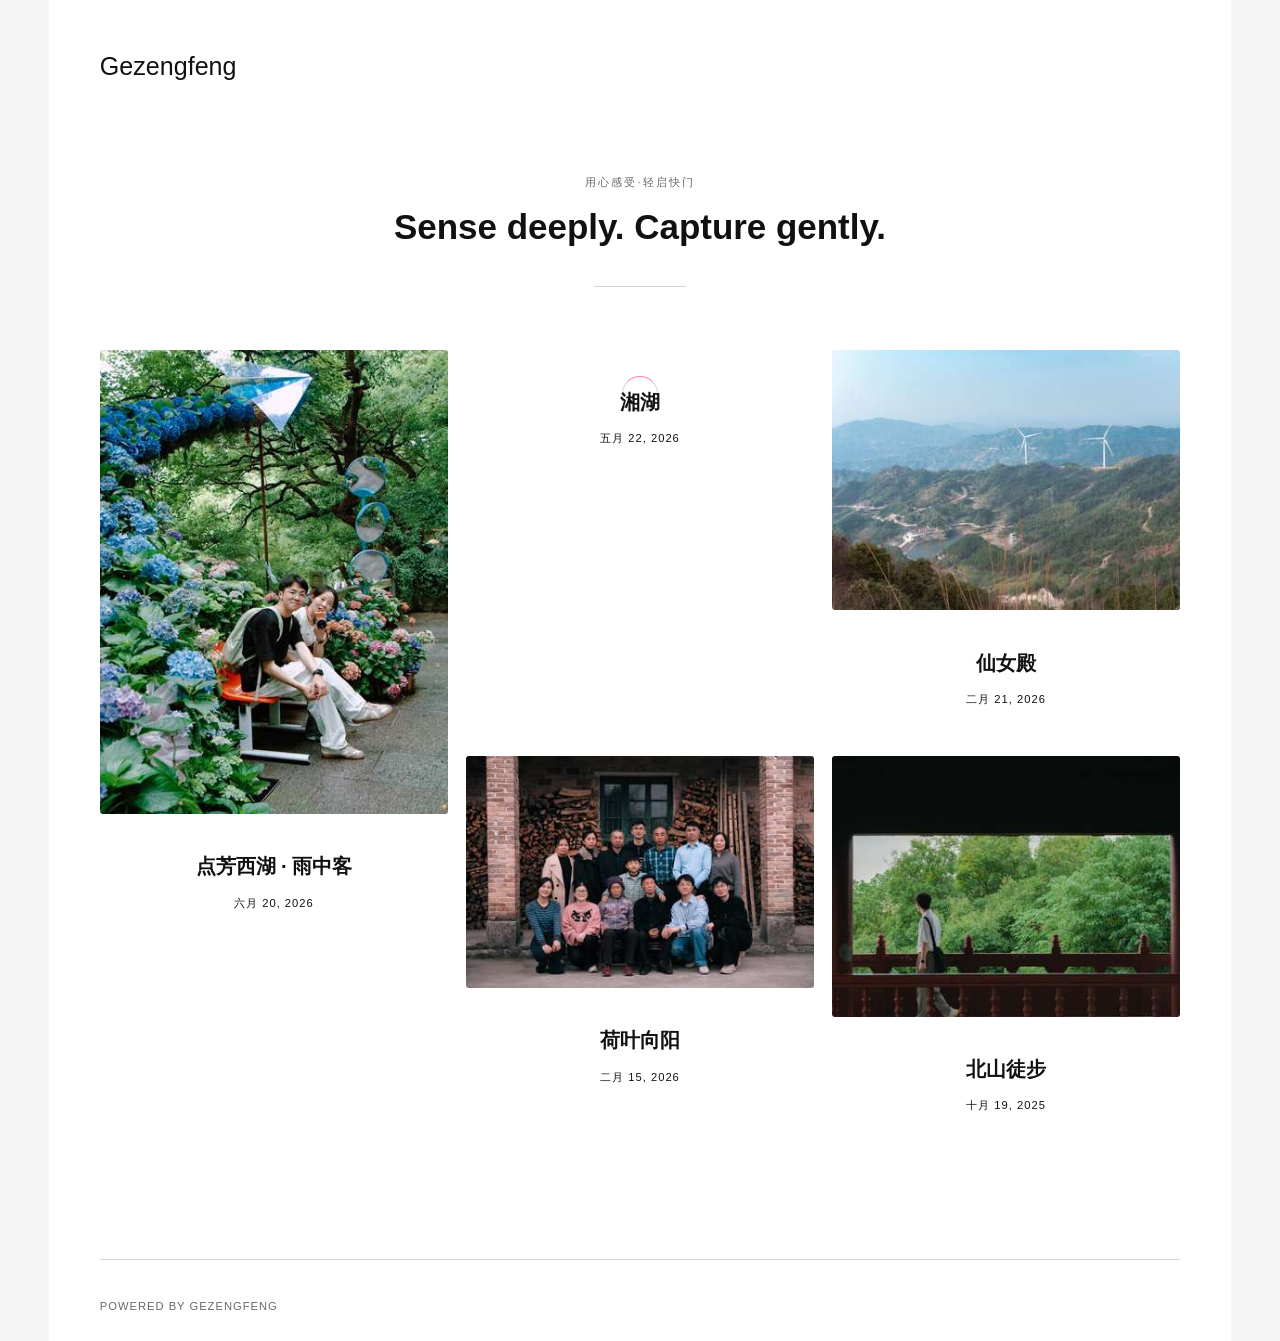
==== index.html @ 46e555d8 "Updated from Publii" ====
<!DOCTYPE html><html lang="zh-cn"><head><meta charset="utf-8"><meta http-equiv="X-UA-Compatible" content="IE=edge"><meta name="viewport" content="width=device-width,initial-scale=1"><title>Gezengfeng</title><meta name="generator" content="Publii Open-Source CMS for Static Site"><link rel="canonical" href="https://gezengfeng.github.io/my-photos/"><link rel="alternate" type="application/atom+xml" href="https://gezengfeng.github.io/my-photos/feed.xml" title="Gezengfeng - RSS"><link rel="alternate" type="application/json" href="https://gezengfeng.github.io/my-photos/feed.json" title="Gezengfeng - JSON"><meta property="og:title" content="Gezengfeng"><meta property="og:site_name" content="Gezengfeng"><meta property="og:description" content=""><meta property="og:url" content="https://gezengfeng.github.io/my-photos/"><meta property="og:type" content="website"><link rel="stylesheet" href="https://gezengfeng.github.io/my-photos/assets/css/style.css?v=c08f8540d506d9aeff445ee3dbabb9d5"><script type="application/ld+json">{"@context":"http://schema.org","@type":"Organization","name":"Gezengfeng","url":"https://gezengfeng.github.io/my-photos/"}</script><noscript><style>img[loading] {
                    opacity: 1;
                }</style></noscript></head><body class="home-template"><div class="container"><header class="header" id="js-header"><a href="https://gezengfeng.github.io/my-photos/" class="logo">Gezengfeng</a></header><main><section class="hero wrapper"><p>用心感受·轻启快门</p><h1>Sense deeply. Capture gently.</h1></section><section class="l-col l-col--3"><article class="c-card jia-ren"><a href="https://gezengfeng.github.io/my-photos/2606-2.html" class="c-card__link"><div class="c-card__header"><img src="https://gezengfeng.github.io/my-photos/media/posts/3/IMG_20260620_232823.jpg" srcset="https://gezengfeng.github.io/my-photos/media/posts/3/responsive/IMG_20260620_232823-xs.jpg 300w, https://gezengfeng.github.io/my-photos/media/posts/3/responsive/IMG_20260620_232823-sm.jpg 480w, https://gezengfeng.github.io/my-photos/media/posts/3/responsive/IMG_20260620_232823-md.jpg 768w, https://gezengfeng.github.io/my-photos/media/posts/3/responsive/IMG_20260620_232823-lg.jpg 1024w, https://gezengfeng.github.io/my-photos/media/posts/3/responsive/IMG_20260620_232823-xl.jpg 1360w, https://gezengfeng.github.io/my-photos/media/posts/3/responsive/IMG_20260620_232823-2xl.jpg 1600w, https://gezengfeng.github.io/my-photos/media/posts/3/responsive/IMG_20260620_232823-sm2.jpg 375w" sizes="(min-width: 75em) 25vw, (min-width: 56.25em) 33vw, (min-width: 37.5em) 50vw, 100vw" loading="lazy" height="4096" width="3072" alt=""></div><div class="c-card__body"><div class="c-card__text"><h2>点芳西湖 · 雨中客</h2><time datetime="2026-06-20T18:15">六月 20, 2026</time></div></div></a></article><article class="c-card"><a href="https://gezengfeng.github.io/my-photos/xiang-hu.html" class="c-card__link"><div class="c-card__body"><div class="c-card__text"><h2>湘湖</h2><time datetime="2026-05-22T19:58">五月 22, 2026</time></div></div></a></article><article class="c-card feng-jing jia-ren"><a href="https://gezengfeng.github.io/my-photos/xian-nu-dian.html" class="c-card__link"><div class="c-card__header"><img src="https://gezengfeng.github.io/my-photos/media/posts/5/01052939.jpg" srcset="https://gezengfeng.github.io/my-photos/media/posts/5/responsive/01052939-xs.jpg 300w, https://gezengfeng.github.io/my-photos/media/posts/5/responsive/01052939-sm.jpg 480w, https://gezengfeng.github.io/my-photos/media/posts/5/responsive/01052939-md.jpg 768w, https://gezengfeng.github.io/my-photos/media/posts/5/responsive/01052939-lg.jpg 1024w, https://gezengfeng.github.io/my-photos/media/posts/5/responsive/01052939-xl.jpg 1360w, https://gezengfeng.github.io/my-photos/media/posts/5/responsive/01052939-2xl.jpg 1600w, https://gezengfeng.github.io/my-photos/media/posts/5/responsive/01052939-sm2.jpg 375w" sizes="(min-width: 75em) 25vw, (min-width: 56.25em) 33vw, (min-width: 37.5em) 50vw, 100vw" loading="lazy" height="3808" width="5077" alt=""></div><div class="c-card__body"><div class="c-card__text"><h2>仙女殿</h2><time datetime="2026-02-21T19:46">二月 21, 2026</time></div></div></a></article><article class="c-card jia-ren"><a href="https://gezengfeng.github.io/my-photos/he-ye-xiang-yang.html" class="c-card__link"><div class="c-card__header"><img src="https://gezengfeng.github.io/my-photos/media/posts/6/DSC01377.jpg" srcset="https://gezengfeng.github.io/my-photos/media/posts/6/responsive/DSC01377-xs.jpg 300w, https://gezengfeng.github.io/my-photos/media/posts/6/responsive/DSC01377-sm.jpg 480w, https://gezengfeng.github.io/my-photos/media/posts/6/responsive/DSC01377-md.jpg 768w, https://gezengfeng.github.io/my-photos/media/posts/6/responsive/DSC01377-lg.jpg 1024w, https://gezengfeng.github.io/my-photos/media/posts/6/responsive/DSC01377-xl.jpg 1360w, https://gezengfeng.github.io/my-photos/media/posts/6/responsive/DSC01377-2xl.jpg 1600w, https://gezengfeng.github.io/my-photos/media/posts/6/responsive/DSC01377-sm2.jpg 375w" sizes="(min-width: 75em) 25vw, (min-width: 56.25em) 33vw, (min-width: 37.5em) 50vw, 100vw" loading="lazy" height="3072" width="4608" alt=""></div><div class="c-card__body"><div class="c-card__text"><h2>荷叶向阳</h2><time datetime="2026-02-15T19:50">二月 15, 2026</time></div></div></a></article><article class="c-card feng-jing jie-pai"><a href="https://gezengfeng.github.io/my-photos/xiang-hu-yi-quan.html" class="c-card__link"><div class="c-card__header"><img src="https://gezengfeng.github.io/my-photos/media/posts/4/P1041990.jpg" srcset="https://gezengfeng.github.io/my-photos/media/posts/4/responsive/P1041990-xs.jpg 300w, https://gezengfeng.github.io/my-photos/media/posts/4/responsive/P1041990-sm.jpg 480w, https://gezengfeng.github.io/my-photos/media/posts/4/responsive/P1041990-md.jpg 768w, https://gezengfeng.github.io/my-photos/media/posts/4/responsive/P1041990-lg.jpg 1024w, https://gezengfeng.github.io/my-photos/media/posts/4/responsive/P1041990-xl.jpg 1360w, https://gezengfeng.github.io/my-photos/media/posts/4/responsive/P1041990-2xl.jpg 1600w, https://gezengfeng.github.io/my-photos/media/posts/4/responsive/P1041990-sm2.jpg 375w" sizes="(min-width: 75em) 25vw, (min-width: 56.25em) 33vw, (min-width: 37.5em) 50vw, 100vw" loading="lazy" height="3775" width="5033" alt=""></div><div class="c-card__body"><div class="c-card__text"><h2>北山徒步</h2><time datetime="2025-10-19T19:17">十月 19, 2025</time></div></div></a></article></section></main><footer class="footer"><div class="footer__copyright">Powered by Gezengfeng</div></footer></div><script defer="defer" src="https://gezengfeng.github.io/my-photos/assets/js/scripts.min.js?v=1762f7ab131e33a4eb8fb224822de245"></script><script>window.publiiThemeMenuConfig={mobileMenuMode:'sidebar',animationSpeed:300,submenuWidth: 'auto',doubleClickTime:500,mobileMenuExpandableSubmenus:true,relatedContainerForOverlayMenuSelector:'.navbar'};</script><script defer="defer" src="https://gezengfeng.github.io/my-photos/assets/js/isotope.pkgd.min.js?v=2afcff647ed260006faa71c8e779e8d4"></script><script>window.addEventListener("DOMContentLoaded",function(){var j=new Isotope(".l-col",{itemSelector:".c-card",percentPosition:true,layoutMode:"masonry",transitionDuration:"0.6s",masonry:{columnWidth:".c-card"}});var g=document.querySelector(".filter__button-group");if(g){g.addEventListener("click",function(i){if(!matchesSelector(i.target,"button")){return}var k=i.target.getAttribute("data-filter");j.arrange({filter:k})});var b=document.querySelectorAll(".filter__button-group");for(var c=0,e=b.length;c<e;c++){var d=b[c];h(d)}function h(i){i.addEventListener("click",function(k){if(!matchesSelector(k.target,"button")){return}var m=i.querySelector(".is-active");if(m){m.classList.remove("is-active");m.setAttribute("aria-pressed","false")}k.target.classList.add("is-active");k.target.setAttribute("aria-pressed","true")})}}var a=document.querySelector(".l-col");var f=document.querySelectorAll(".c-card");a.classList.add("is-visible");j.revealItemElements(f)});</script><script>/*<![CDATA[*/var images=document.querySelectorAll("img[loading]");for(var i=0;i<images.length;i++){if(images[i].complete){images[i].classList.add("is-loaded")}else{images[i].addEventListener("load",function(){this.classList.add("is-loaded")},false)}};/*]]>*/</script></body></html>
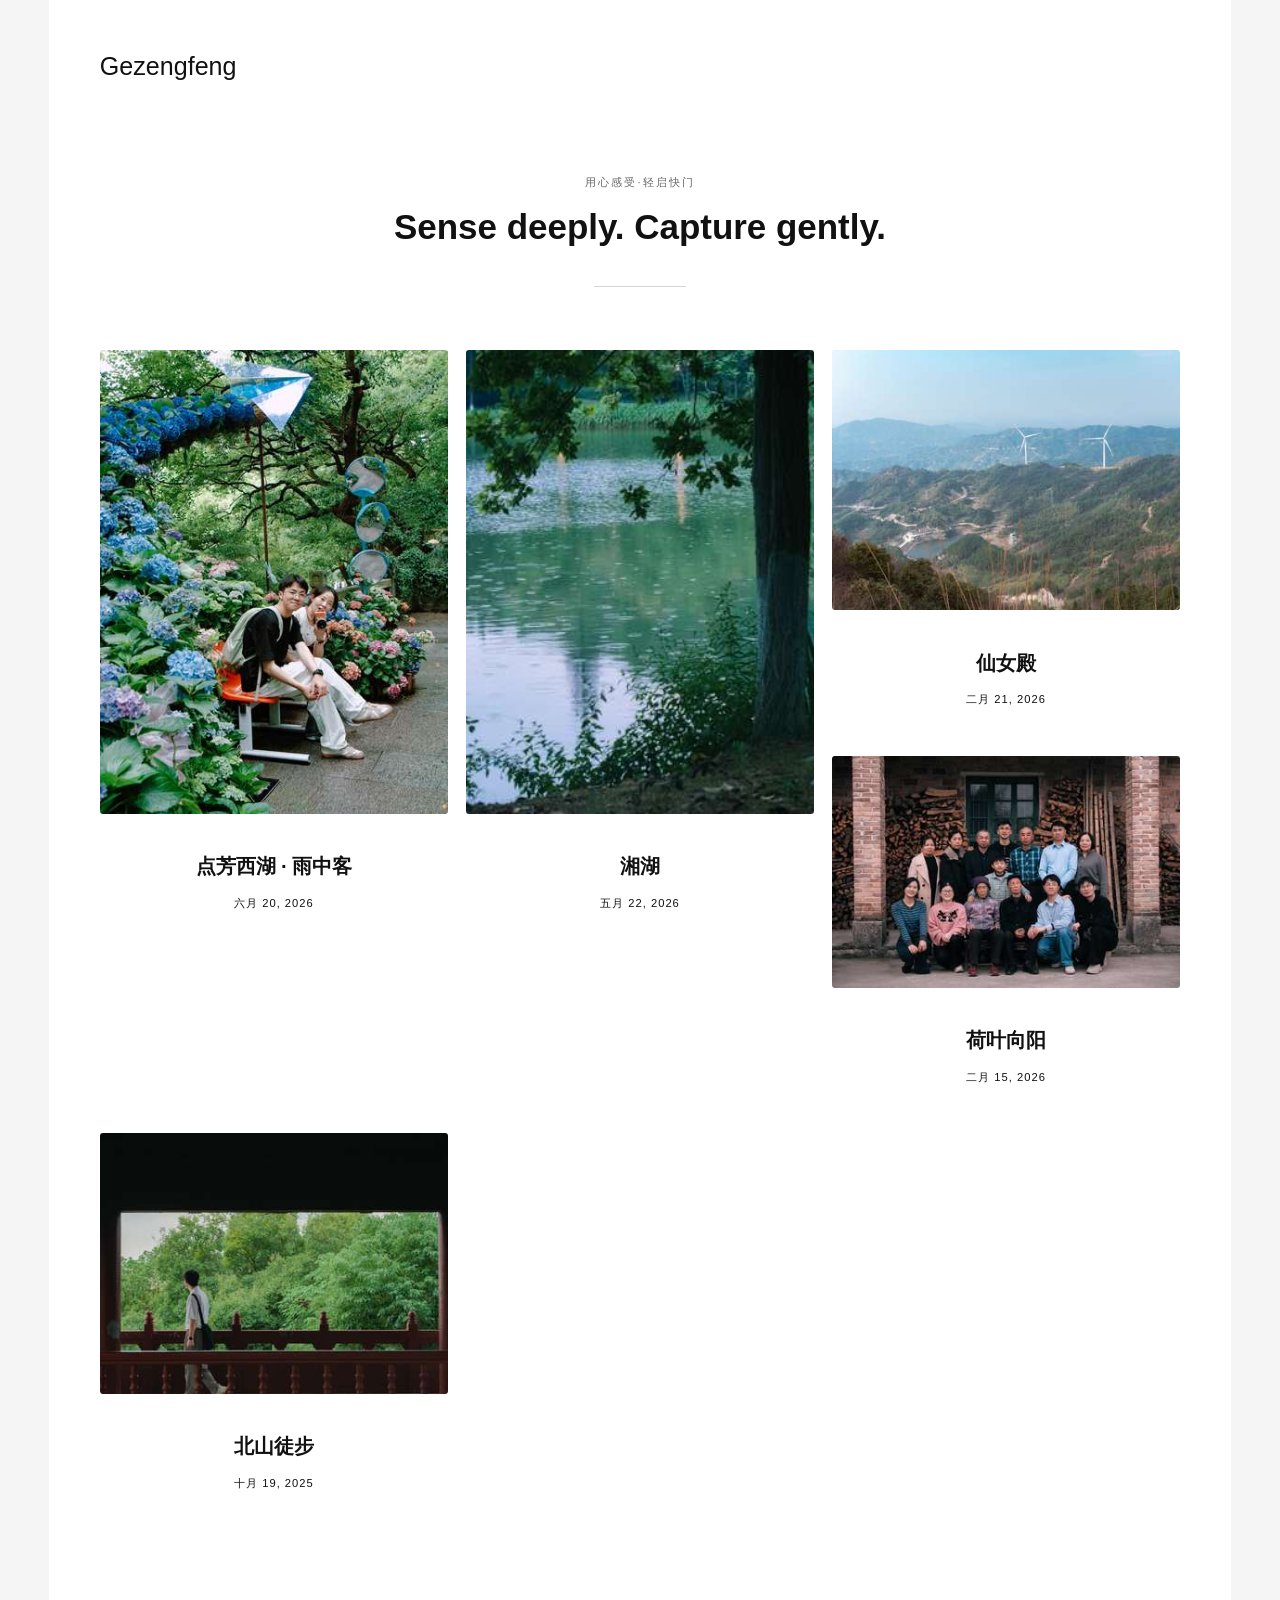
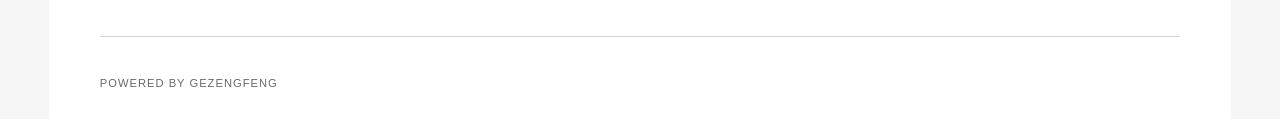
==== commit a964accb: "Updated from Publii" ====
--- a/index.html
+++ b/index.html
@@ -1,3 +1,3 @@
 <!DOCTYPE html><html lang="zh-cn"><head><meta charset="utf-8"><meta http-equiv="X-UA-Compatible" content="IE=edge"><meta name="viewport" content="width=device-width,initial-scale=1"><title>Gezengfeng</title><meta name="generator" content="Publii Open-Source CMS for Static Site"><link rel="canonical" href="https://gezengfeng.github.io/my-photos/"><link rel="alternate" type="application/atom+xml" href="https://gezengfeng.github.io/my-photos/feed.xml" title="Gezengfeng - RSS"><link rel="alternate" type="application/json" href="https://gezengfeng.github.io/my-photos/feed.json" title="Gezengfeng - JSON"><meta property="og:title" content="Gezengfeng"><meta property="og:site_name" content="Gezengfeng"><meta property="og:description" content=""><meta property="og:url" content="https://gezengfeng.github.io/my-photos/"><meta property="og:type" content="website"><link rel="stylesheet" href="https://gezengfeng.github.io/my-photos/assets/css/style.css?v=c08f8540d506d9aeff445ee3dbabb9d5"><script type="application/ld+json">{"@context":"http://schema.org","@type":"Organization","name":"Gezengfeng","url":"https://gezengfeng.github.io/my-photos/"}</script><noscript><style>img[loading] {
                     opacity: 1;
-                }</style></noscript></head><body class="home-template"><div class="container"><header class="header" id="js-header"><a href="https://gezengfeng.github.io/my-photos/" class="logo">Gezengfeng</a></header><main><section class="hero wrapper"><p>用心感受·轻启快门</p><h1>Sense deeply. Capture gently.</h1></section><section class="l-col l-col--3"><article class="c-card jia-ren"><a href="https://gezengfeng.github.io/my-photos/2606-2.html" class="c-card__link"><div class="c-card__header"><img src="https://gezengfeng.github.io/my-photos/media/posts/3/IMG_20260620_232823.jpg" srcset="https://gezengfeng.github.io/my-photos/media/posts/3/responsive/IMG_20260620_232823-xs.jpg 300w, https://gezengfeng.github.io/my-photos/media/posts/3/responsive/IMG_20260620_232823-sm.jpg 480w, https://gezengfeng.github.io/my-photos/media/posts/3/responsive/IMG_20260620_232823-md.jpg 768w, https://gezengfeng.github.io/my-photos/media/posts/3/responsive/IMG_20260620_232823-lg.jpg 1024w, https://gezengfeng.github.io/my-photos/media/posts/3/responsive/IMG_20260620_232823-xl.jpg 1360w, https://gezengfeng.github.io/my-photos/media/posts/3/responsive/IMG_20260620_232823-2xl.jpg 1600w, https://gezengfeng.github.io/my-photos/media/posts/3/responsive/IMG_20260620_232823-sm2.jpg 375w" sizes="(min-width: 75em) 25vw, (min-width: 56.25em) 33vw, (min-width: 37.5em) 50vw, 100vw" loading="lazy" height="4096" width="3072" alt=""></div><div class="c-card__body"><div class="c-card__text"><h2>点芳西湖 · 雨中客</h2><time datetime="2026-06-20T18:15">六月 20, 2026</time></div></div></a></article><article class="c-card"><a href="https://gezengfeng.github.io/my-photos/xiang-hu.html" class="c-card__link"><div class="c-card__body"><div class="c-card__text"><h2>湘湖</h2><time datetime="2026-05-22T19:58">五月 22, 2026</time></div></div></a></article><article class="c-card feng-jing jia-ren"><a href="https://gezengfeng.github.io/my-photos/xian-nu-dian.html" class="c-card__link"><div class="c-card__header"><img src="https://gezengfeng.github.io/my-photos/media/posts/5/01052939.jpg" srcset="https://gezengfeng.github.io/my-photos/media/posts/5/responsive/01052939-xs.jpg 300w, https://gezengfeng.github.io/my-photos/media/posts/5/responsive/01052939-sm.jpg 480w, https://gezengfeng.github.io/my-photos/media/posts/5/responsive/01052939-md.jpg 768w, https://gezengfeng.github.io/my-photos/media/posts/5/responsive/01052939-lg.jpg 1024w, https://gezengfeng.github.io/my-photos/media/posts/5/responsive/01052939-xl.jpg 1360w, https://gezengfeng.github.io/my-photos/media/posts/5/responsive/01052939-2xl.jpg 1600w, https://gezengfeng.github.io/my-photos/media/posts/5/responsive/01052939-sm2.jpg 375w" sizes="(min-width: 75em) 25vw, (min-width: 56.25em) 33vw, (min-width: 37.5em) 50vw, 100vw" loading="lazy" height="3808" width="5077" alt=""></div><div class="c-card__body"><div class="c-card__text"><h2>仙女殿</h2><time datetime="2026-02-21T19:46">二月 21, 2026</time></div></div></a></article><article class="c-card jia-ren"><a href="https://gezengfeng.github.io/my-photos/he-ye-xiang-yang.html" class="c-card__link"><div class="c-card__header"><img src="https://gezengfeng.github.io/my-photos/media/posts/6/DSC01377.jpg" srcset="https://gezengfeng.github.io/my-photos/media/posts/6/responsive/DSC01377-xs.jpg 300w, https://gezengfeng.github.io/my-photos/media/posts/6/responsive/DSC01377-sm.jpg 480w, https://gezengfeng.github.io/my-photos/media/posts/6/responsive/DSC01377-md.jpg 768w, https://gezengfeng.github.io/my-photos/media/posts/6/responsive/DSC01377-lg.jpg 1024w, https://gezengfeng.github.io/my-photos/media/posts/6/responsive/DSC01377-xl.jpg 1360w, https://gezengfeng.github.io/my-photos/media/posts/6/responsive/DSC01377-2xl.jpg 1600w, https://gezengfeng.github.io/my-photos/media/posts/6/responsive/DSC01377-sm2.jpg 375w" sizes="(min-width: 75em) 25vw, (min-width: 56.25em) 33vw, (min-width: 37.5em) 50vw, 100vw" loading="lazy" height="3072" width="4608" alt=""></div><div class="c-card__body"><div class="c-card__text"><h2>荷叶向阳</h2><time datetime="2026-02-15T19:50">二月 15, 2026</time></div></div></a></article><article class="c-card feng-jing jie-pai"><a href="https://gezengfeng.github.io/my-photos/xiang-hu-yi-quan.html" class="c-card__link"><div class="c-card__header"><img src="https://gezengfeng.github.io/my-photos/media/posts/4/P1041990.jpg" srcset="https://gezengfeng.github.io/my-photos/media/posts/4/responsive/P1041990-xs.jpg 300w, https://gezengfeng.github.io/my-photos/media/posts/4/responsive/P1041990-sm.jpg 480w, https://gezengfeng.github.io/my-photos/media/posts/4/responsive/P1041990-md.jpg 768w, https://gezengfeng.github.io/my-photos/media/posts/4/responsive/P1041990-lg.jpg 1024w, https://gezengfeng.github.io/my-photos/media/posts/4/responsive/P1041990-xl.jpg 1360w, https://gezengfeng.github.io/my-photos/media/posts/4/responsive/P1041990-2xl.jpg 1600w, https://gezengfeng.github.io/my-photos/media/posts/4/responsive/P1041990-sm2.jpg 375w" sizes="(min-width: 75em) 25vw, (min-width: 56.25em) 33vw, (min-width: 37.5em) 50vw, 100vw" loading="lazy" height="3775" width="5033" alt=""></div><div class="c-card__body"><div class="c-card__text"><h2>北山徒步</h2><time datetime="2025-10-19T19:17">十月 19, 2025</time></div></div></a></article></section></main><footer class="footer"><div class="footer__copyright">Powered by Gezengfeng</div></footer></div><script defer="defer" src="https://gezengfeng.github.io/my-photos/assets/js/scripts.min.js?v=1762f7ab131e33a4eb8fb224822de245"></script><script>window.publiiThemeMenuConfig={mobileMenuMode:'sidebar',animationSpeed:300,submenuWidth: 'auto',doubleClickTime:500,mobileMenuExpandableSubmenus:true,relatedContainerForOverlayMenuSelector:'.navbar'};</script><script defer="defer" src="https://gezengfeng.github.io/my-photos/assets/js/isotope.pkgd.min.js?v=2afcff647ed260006faa71c8e779e8d4"></script><script>window.addEventListener("DOMContentLoaded",function(){var j=new Isotope(".l-col",{itemSelector:".c-card",percentPosition:true,layoutMode:"masonry",transitionDuration:"0.6s",masonry:{columnWidth:".c-card"}});var g=document.querySelector(".filter__button-group");if(g){g.addEventListener("click",function(i){if(!matchesSelector(i.target,"button")){return}var k=i.target.getAttribute("data-filter");j.arrange({filter:k})});var b=document.querySelectorAll(".filter__button-group");for(var c=0,e=b.length;c<e;c++){var d=b[c];h(d)}function h(i){i.addEventListener("click",function(k){if(!matchesSelector(k.target,"button")){return}var m=i.querySelector(".is-active");if(m){m.classList.remove("is-active");m.setAttribute("aria-pressed","false")}k.target.classList.add("is-active");k.target.setAttribute("aria-pressed","true")})}}var a=document.querySelector(".l-col");var f=document.querySelectorAll(".c-card");a.classList.add("is-visible");j.revealItemElements(f)});</script><script>/*<![CDATA[*/var images=document.querySelectorAll("img[loading]");for(var i=0;i<images.length;i++){if(images[i].complete){images[i].classList.add("is-loaded")}else{images[i].addEventListener("load",function(){this.classList.add("is-loaded")},false)}};/*]]>*/</script></body></html>+                }</style></noscript></head><body class="home-template"><div class="container"><header class="header" id="js-header"><a href="https://gezengfeng.github.io/my-photos/" class="logo">Gezengfeng</a></header><main><section class="hero wrapper"><p>用心感受·轻启快门</p><h1>Sense deeply. Capture gently.</h1></section><section class="l-col l-col--3"><article class="c-card jia-ren"><a href="https://gezengfeng.github.io/my-photos/2606-2.html" class="c-card__link"><div class="c-card__header"><img src="https://gezengfeng.github.io/my-photos/media/posts/3/IMG_20260620_232823.jpg" srcset="https://gezengfeng.github.io/my-photos/media/posts/3/responsive/IMG_20260620_232823-xs.jpg 300w, https://gezengfeng.github.io/my-photos/media/posts/3/responsive/IMG_20260620_232823-sm.jpg 480w, https://gezengfeng.github.io/my-photos/media/posts/3/responsive/IMG_20260620_232823-md.jpg 768w, https://gezengfeng.github.io/my-photos/media/posts/3/responsive/IMG_20260620_232823-lg.jpg 1024w, https://gezengfeng.github.io/my-photos/media/posts/3/responsive/IMG_20260620_232823-xl.jpg 1360w, https://gezengfeng.github.io/my-photos/media/posts/3/responsive/IMG_20260620_232823-2xl.jpg 1600w, https://gezengfeng.github.io/my-photos/media/posts/3/responsive/IMG_20260620_232823-sm2.jpg 375w" sizes="(min-width: 75em) 25vw, (min-width: 56.25em) 33vw, (min-width: 37.5em) 50vw, 100vw" loading="lazy" height="4096" width="3072" alt=""></div><div class="c-card__body"><div class="c-card__text"><h2>点芳西湖 · 雨中客</h2><time datetime="2026-06-20T18:15">六月 20, 2026</time></div></div></a></article><article class="c-card feng-jing jie-pai"><a href="https://gezengfeng.github.io/my-photos/xiang-hu.html" class="c-card__link"><div class="c-card__header"><img src="https://gezengfeng.github.io/my-photos/media/posts/7/01063275.jpg" srcset="https://gezengfeng.github.io/my-photos/media/posts/7/responsive/01063275-xs.jpg 300w, https://gezengfeng.github.io/my-photos/media/posts/7/responsive/01063275-sm.jpg 480w, https://gezengfeng.github.io/my-photos/media/posts/7/responsive/01063275-md.jpg 768w, https://gezengfeng.github.io/my-photos/media/posts/7/responsive/01063275-lg.jpg 1024w, https://gezengfeng.github.io/my-photos/media/posts/7/responsive/01063275-xl.jpg 1360w, https://gezengfeng.github.io/my-photos/media/posts/7/responsive/01063275-2xl.jpg 1600w, https://gezengfeng.github.io/my-photos/media/posts/7/responsive/01063275-sm2.jpg 375w" sizes="(min-width: 75em) 25vw, (min-width: 56.25em) 33vw, (min-width: 37.5em) 50vw, 100vw" loading="lazy" height="3829" width="5105" alt=""></div><div class="c-card__body"><div class="c-card__text"><h2>湘湖</h2><time datetime="2026-05-22T19:58">五月 22, 2026</time></div></div></a></article><article class="c-card feng-jing jia-ren"><a href="https://gezengfeng.github.io/my-photos/xian-nu-dian.html" class="c-card__link"><div class="c-card__header"><img src="https://gezengfeng.github.io/my-photos/media/posts/5/01052939.jpg" srcset="https://gezengfeng.github.io/my-photos/media/posts/5/responsive/01052939-xs.jpg 300w, https://gezengfeng.github.io/my-photos/media/posts/5/responsive/01052939-sm.jpg 480w, https://gezengfeng.github.io/my-photos/media/posts/5/responsive/01052939-md.jpg 768w, https://gezengfeng.github.io/my-photos/media/posts/5/responsive/01052939-lg.jpg 1024w, https://gezengfeng.github.io/my-photos/media/posts/5/responsive/01052939-xl.jpg 1360w, https://gezengfeng.github.io/my-photos/media/posts/5/responsive/01052939-2xl.jpg 1600w, https://gezengfeng.github.io/my-photos/media/posts/5/responsive/01052939-sm2.jpg 375w" sizes="(min-width: 75em) 25vw, (min-width: 56.25em) 33vw, (min-width: 37.5em) 50vw, 100vw" loading="lazy" height="3808" width="5077" alt=""></div><div class="c-card__body"><div class="c-card__text"><h2>仙女殿</h2><time datetime="2026-02-21T19:46">二月 21, 2026</time></div></div></a></article><article class="c-card jia-ren"><a href="https://gezengfeng.github.io/my-photos/he-ye-xiang-yang.html" class="c-card__link"><div class="c-card__header"><img src="https://gezengfeng.github.io/my-photos/media/posts/6/DSC01377.jpg" srcset="https://gezengfeng.github.io/my-photos/media/posts/6/responsive/DSC01377-xs.jpg 300w, https://gezengfeng.github.io/my-photos/media/posts/6/responsive/DSC01377-sm.jpg 480w, https://gezengfeng.github.io/my-photos/media/posts/6/responsive/DSC01377-md.jpg 768w, https://gezengfeng.github.io/my-photos/media/posts/6/responsive/DSC01377-lg.jpg 1024w, https://gezengfeng.github.io/my-photos/media/posts/6/responsive/DSC01377-xl.jpg 1360w, https://gezengfeng.github.io/my-photos/media/posts/6/responsive/DSC01377-2xl.jpg 1600w, https://gezengfeng.github.io/my-photos/media/posts/6/responsive/DSC01377-sm2.jpg 375w" sizes="(min-width: 75em) 25vw, (min-width: 56.25em) 33vw, (min-width: 37.5em) 50vw, 100vw" loading="lazy" height="3072" width="4608" alt=""></div><div class="c-card__body"><div class="c-card__text"><h2>荷叶向阳</h2><time datetime="2026-02-15T19:50">二月 15, 2026</time></div></div></a></article><article class="c-card feng-jing jie-pai"><a href="https://gezengfeng.github.io/my-photos/xiang-hu-yi-quan.html" class="c-card__link"><div class="c-card__header"><img src="https://gezengfeng.github.io/my-photos/media/posts/4/P1041990.jpg" srcset="https://gezengfeng.github.io/my-photos/media/posts/4/responsive/P1041990-xs.jpg 300w, https://gezengfeng.github.io/my-photos/media/posts/4/responsive/P1041990-sm.jpg 480w, https://gezengfeng.github.io/my-photos/media/posts/4/responsive/P1041990-md.jpg 768w, https://gezengfeng.github.io/my-photos/media/posts/4/responsive/P1041990-lg.jpg 1024w, https://gezengfeng.github.io/my-photos/media/posts/4/responsive/P1041990-xl.jpg 1360w, https://gezengfeng.github.io/my-photos/media/posts/4/responsive/P1041990-2xl.jpg 1600w, https://gezengfeng.github.io/my-photos/media/posts/4/responsive/P1041990-sm2.jpg 375w" sizes="(min-width: 75em) 25vw, (min-width: 56.25em) 33vw, (min-width: 37.5em) 50vw, 100vw" loading="lazy" height="3775" width="5033" alt=""></div><div class="c-card__body"><div class="c-card__text"><h2>北山徒步</h2><time datetime="2025-10-19T19:17">十月 19, 2025</time></div></div></a></article></section></main><footer class="footer"><div class="footer__copyright">Powered by Gezengfeng</div></footer></div><script defer="defer" src="https://gezengfeng.github.io/my-photos/assets/js/scripts.min.js?v=1762f7ab131e33a4eb8fb224822de245"></script><script>window.publiiThemeMenuConfig={mobileMenuMode:'sidebar',animationSpeed:300,submenuWidth: 'auto',doubleClickTime:500,mobileMenuExpandableSubmenus:true,relatedContainerForOverlayMenuSelector:'.navbar'};</script><script defer="defer" src="https://gezengfeng.github.io/my-photos/assets/js/isotope.pkgd.min.js?v=2afcff647ed260006faa71c8e779e8d4"></script><script>window.addEventListener("DOMContentLoaded",function(){var j=new Isotope(".l-col",{itemSelector:".c-card",percentPosition:true,layoutMode:"masonry",transitionDuration:"0.6s",masonry:{columnWidth:".c-card"}});var g=document.querySelector(".filter__button-group");if(g){g.addEventListener("click",function(i){if(!matchesSelector(i.target,"button")){return}var k=i.target.getAttribute("data-filter");j.arrange({filter:k})});var b=document.querySelectorAll(".filter__button-group");for(var c=0,e=b.length;c<e;c++){var d=b[c];h(d)}function h(i){i.addEventListener("click",function(k){if(!matchesSelector(k.target,"button")){return}var m=i.querySelector(".is-active");if(m){m.classList.remove("is-active");m.setAttribute("aria-pressed","false")}k.target.classList.add("is-active");k.target.setAttribute("aria-pressed","true")})}}var a=document.querySelector(".l-col");var f=document.querySelectorAll(".c-card");a.classList.add("is-visible");j.revealItemElements(f)});</script><script>/*<![CDATA[*/var images=document.querySelectorAll("img[loading]");for(var i=0;i<images.length;i++){if(images[i].complete){images[i].classList.add("is-loaded")}else{images[i].addEventListener("load",function(){this.classList.add("is-loaded")},false)}};/*]]>*/</script></body></html>
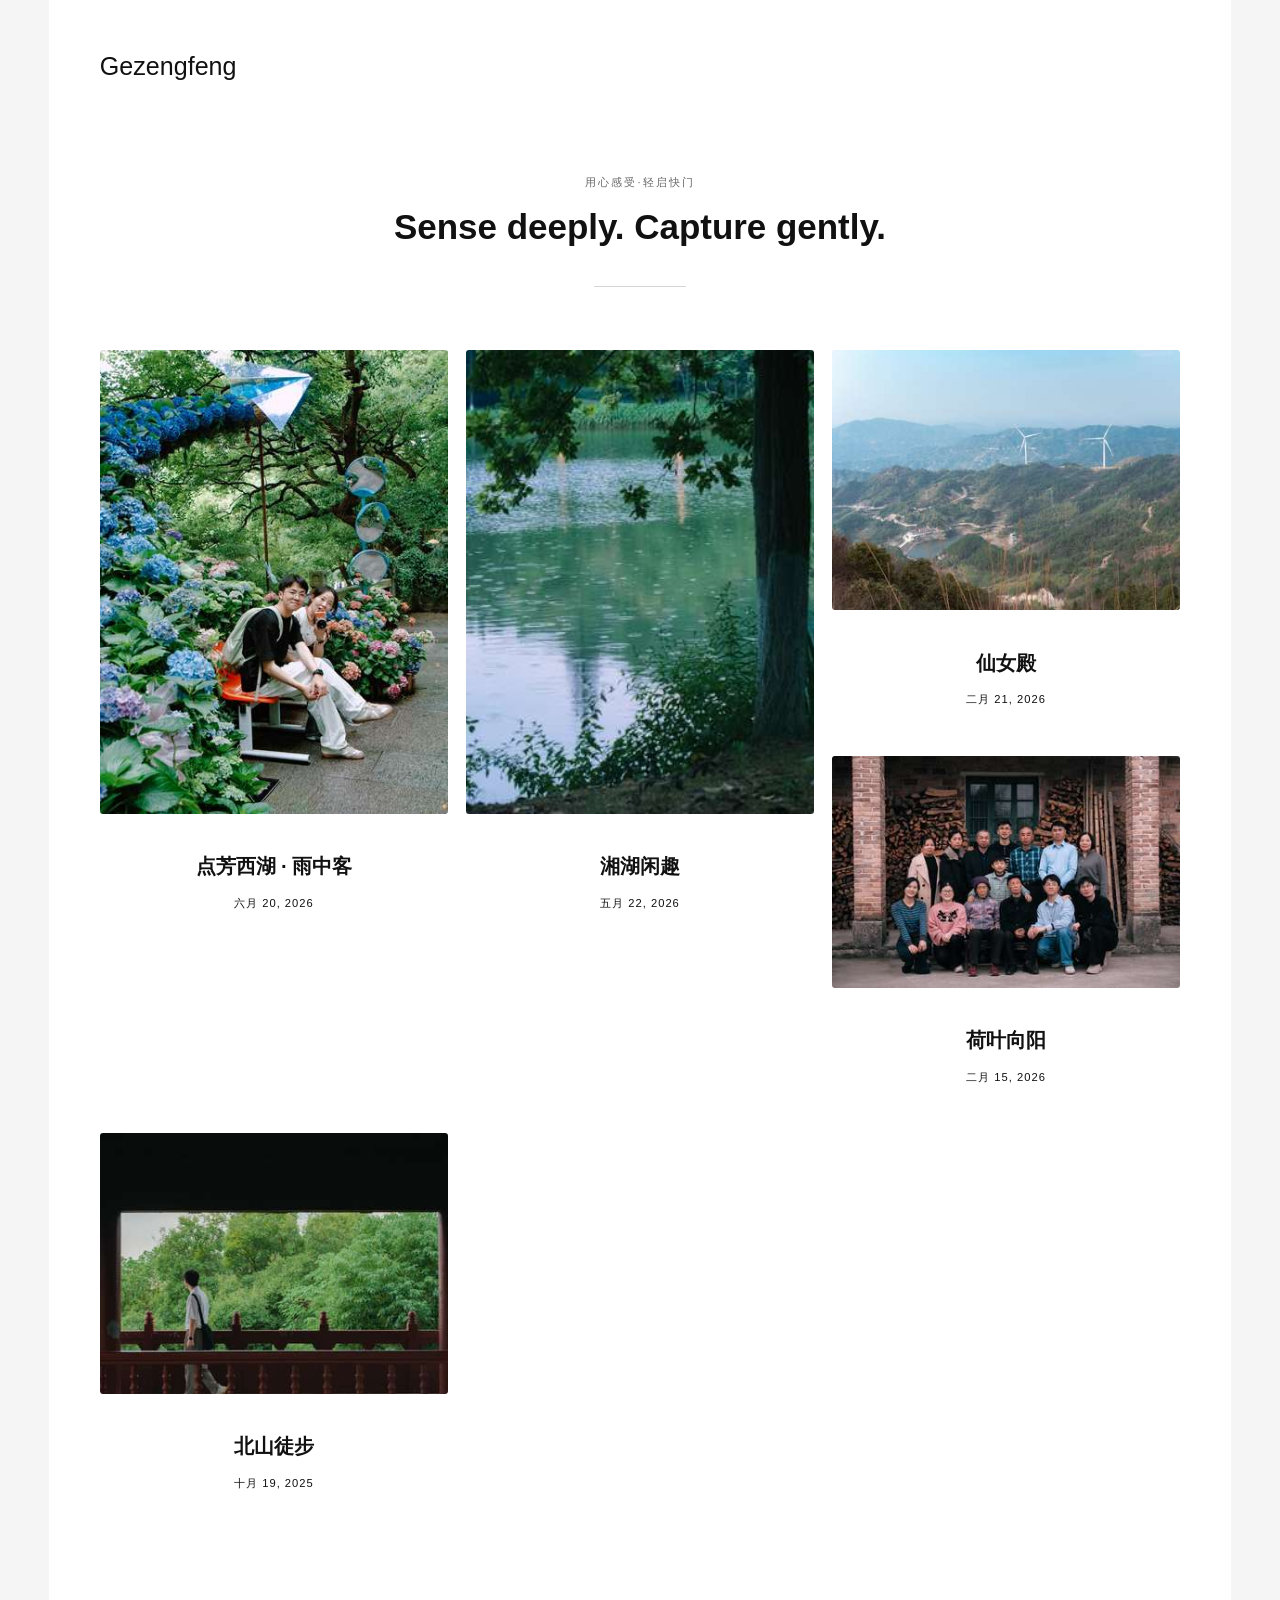
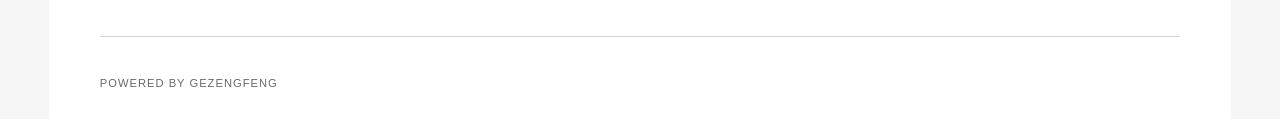
==== commit 9ca0e079: "Updated from Publii" ====
--- a/index.html
+++ b/index.html
@@ -1,3 +1,3 @@
 <!DOCTYPE html><html lang="zh-cn"><head><meta charset="utf-8"><meta http-equiv="X-UA-Compatible" content="IE=edge"><meta name="viewport" content="width=device-width,initial-scale=1"><title>Gezengfeng</title><meta name="generator" content="Publii Open-Source CMS for Static Site"><link rel="canonical" href="https://gezengfeng.github.io/my-photos/"><link rel="alternate" type="application/atom+xml" href="https://gezengfeng.github.io/my-photos/feed.xml" title="Gezengfeng - RSS"><link rel="alternate" type="application/json" href="https://gezengfeng.github.io/my-photos/feed.json" title="Gezengfeng - JSON"><meta property="og:title" content="Gezengfeng"><meta property="og:site_name" content="Gezengfeng"><meta property="og:description" content=""><meta property="og:url" content="https://gezengfeng.github.io/my-photos/"><meta property="og:type" content="website"><link rel="stylesheet" href="https://gezengfeng.github.io/my-photos/assets/css/style.css?v=c08f8540d506d9aeff445ee3dbabb9d5"><script type="application/ld+json">{"@context":"http://schema.org","@type":"Organization","name":"Gezengfeng","url":"https://gezengfeng.github.io/my-photos/"}</script><noscript><style>img[loading] {
                     opacity: 1;
-                }</style></noscript></head><body class="home-template"><div class="container"><header class="header" id="js-header"><a href="https://gezengfeng.github.io/my-photos/" class="logo">Gezengfeng</a></header><main><section class="hero wrapper"><p>用心感受·轻启快门</p><h1>Sense deeply. Capture gently.</h1></section><section class="l-col l-col--3"><article class="c-card jia-ren"><a href="https://gezengfeng.github.io/my-photos/2606-2.html" class="c-card__link"><div class="c-card__header"><img src="https://gezengfeng.github.io/my-photos/media/posts/3/IMG_20260620_232823.jpg" srcset="https://gezengfeng.github.io/my-photos/media/posts/3/responsive/IMG_20260620_232823-xs.jpg 300w, https://gezengfeng.github.io/my-photos/media/posts/3/responsive/IMG_20260620_232823-sm.jpg 480w, https://gezengfeng.github.io/my-photos/media/posts/3/responsive/IMG_20260620_232823-md.jpg 768w, https://gezengfeng.github.io/my-photos/media/posts/3/responsive/IMG_20260620_232823-lg.jpg 1024w, https://gezengfeng.github.io/my-photos/media/posts/3/responsive/IMG_20260620_232823-xl.jpg 1360w, https://gezengfeng.github.io/my-photos/media/posts/3/responsive/IMG_20260620_232823-2xl.jpg 1600w, https://gezengfeng.github.io/my-photos/media/posts/3/responsive/IMG_20260620_232823-sm2.jpg 375w" sizes="(min-width: 75em) 25vw, (min-width: 56.25em) 33vw, (min-width: 37.5em) 50vw, 100vw" loading="lazy" height="4096" width="3072" alt=""></div><div class="c-card__body"><div class="c-card__text"><h2>点芳西湖 · 雨中客</h2><time datetime="2026-06-20T18:15">六月 20, 2026</time></div></div></a></article><article class="c-card feng-jing jie-pai"><a href="https://gezengfeng.github.io/my-photos/xiang-hu.html" class="c-card__link"><div class="c-card__header"><img src="https://gezengfeng.github.io/my-photos/media/posts/7/01063275.jpg" srcset="https://gezengfeng.github.io/my-photos/media/posts/7/responsive/01063275-xs.jpg 300w, https://gezengfeng.github.io/my-photos/media/posts/7/responsive/01063275-sm.jpg 480w, https://gezengfeng.github.io/my-photos/media/posts/7/responsive/01063275-md.jpg 768w, https://gezengfeng.github.io/my-photos/media/posts/7/responsive/01063275-lg.jpg 1024w, https://gezengfeng.github.io/my-photos/media/posts/7/responsive/01063275-xl.jpg 1360w, https://gezengfeng.github.io/my-photos/media/posts/7/responsive/01063275-2xl.jpg 1600w, https://gezengfeng.github.io/my-photos/media/posts/7/responsive/01063275-sm2.jpg 375w" sizes="(min-width: 75em) 25vw, (min-width: 56.25em) 33vw, (min-width: 37.5em) 50vw, 100vw" loading="lazy" height="3829" width="5105" alt=""></div><div class="c-card__body"><div class="c-card__text"><h2>湘湖</h2><time datetime="2026-05-22T19:58">五月 22, 2026</time></div></div></a></article><article class="c-card feng-jing jia-ren"><a href="https://gezengfeng.github.io/my-photos/xian-nu-dian.html" class="c-card__link"><div class="c-card__header"><img src="https://gezengfeng.github.io/my-photos/media/posts/5/01052939.jpg" srcset="https://gezengfeng.github.io/my-photos/media/posts/5/responsive/01052939-xs.jpg 300w, https://gezengfeng.github.io/my-photos/media/posts/5/responsive/01052939-sm.jpg 480w, https://gezengfeng.github.io/my-photos/media/posts/5/responsive/01052939-md.jpg 768w, https://gezengfeng.github.io/my-photos/media/posts/5/responsive/01052939-lg.jpg 1024w, https://gezengfeng.github.io/my-photos/media/posts/5/responsive/01052939-xl.jpg 1360w, https://gezengfeng.github.io/my-photos/media/posts/5/responsive/01052939-2xl.jpg 1600w, https://gezengfeng.github.io/my-photos/media/posts/5/responsive/01052939-sm2.jpg 375w" sizes="(min-width: 75em) 25vw, (min-width: 56.25em) 33vw, (min-width: 37.5em) 50vw, 100vw" loading="lazy" height="3808" width="5077" alt=""></div><div class="c-card__body"><div class="c-card__text"><h2>仙女殿</h2><time datetime="2026-02-21T19:46">二月 21, 2026</time></div></div></a></article><article class="c-card jia-ren"><a href="https://gezengfeng.github.io/my-photos/he-ye-xiang-yang.html" class="c-card__link"><div class="c-card__header"><img src="https://gezengfeng.github.io/my-photos/media/posts/6/DSC01377.jpg" srcset="https://gezengfeng.github.io/my-photos/media/posts/6/responsive/DSC01377-xs.jpg 300w, https://gezengfeng.github.io/my-photos/media/posts/6/responsive/DSC01377-sm.jpg 480w, https://gezengfeng.github.io/my-photos/media/posts/6/responsive/DSC01377-md.jpg 768w, https://gezengfeng.github.io/my-photos/media/posts/6/responsive/DSC01377-lg.jpg 1024w, https://gezengfeng.github.io/my-photos/media/posts/6/responsive/DSC01377-xl.jpg 1360w, https://gezengfeng.github.io/my-photos/media/posts/6/responsive/DSC01377-2xl.jpg 1600w, https://gezengfeng.github.io/my-photos/media/posts/6/responsive/DSC01377-sm2.jpg 375w" sizes="(min-width: 75em) 25vw, (min-width: 56.25em) 33vw, (min-width: 37.5em) 50vw, 100vw" loading="lazy" height="3072" width="4608" alt=""></div><div class="c-card__body"><div class="c-card__text"><h2>荷叶向阳</h2><time datetime="2026-02-15T19:50">二月 15, 2026</time></div></div></a></article><article class="c-card feng-jing jie-pai"><a href="https://gezengfeng.github.io/my-photos/xiang-hu-yi-quan.html" class="c-card__link"><div class="c-card__header"><img src="https://gezengfeng.github.io/my-photos/media/posts/4/P1041990.jpg" srcset="https://gezengfeng.github.io/my-photos/media/posts/4/responsive/P1041990-xs.jpg 300w, https://gezengfeng.github.io/my-photos/media/posts/4/responsive/P1041990-sm.jpg 480w, https://gezengfeng.github.io/my-photos/media/posts/4/responsive/P1041990-md.jpg 768w, https://gezengfeng.github.io/my-photos/media/posts/4/responsive/P1041990-lg.jpg 1024w, https://gezengfeng.github.io/my-photos/media/posts/4/responsive/P1041990-xl.jpg 1360w, https://gezengfeng.github.io/my-photos/media/posts/4/responsive/P1041990-2xl.jpg 1600w, https://gezengfeng.github.io/my-photos/media/posts/4/responsive/P1041990-sm2.jpg 375w" sizes="(min-width: 75em) 25vw, (min-width: 56.25em) 33vw, (min-width: 37.5em) 50vw, 100vw" loading="lazy" height="3775" width="5033" alt=""></div><div class="c-card__body"><div class="c-card__text"><h2>北山徒步</h2><time datetime="2025-10-19T19:17">十月 19, 2025</time></div></div></a></article></section></main><footer class="footer"><div class="footer__copyright">Powered by Gezengfeng</div></footer></div><script defer="defer" src="https://gezengfeng.github.io/my-photos/assets/js/scripts.min.js?v=1762f7ab131e33a4eb8fb224822de245"></script><script>window.publiiThemeMenuConfig={mobileMenuMode:'sidebar',animationSpeed:300,submenuWidth: 'auto',doubleClickTime:500,mobileMenuExpandableSubmenus:true,relatedContainerForOverlayMenuSelector:'.navbar'};</script><script defer="defer" src="https://gezengfeng.github.io/my-photos/assets/js/isotope.pkgd.min.js?v=2afcff647ed260006faa71c8e779e8d4"></script><script>window.addEventListener("DOMContentLoaded",function(){var j=new Isotope(".l-col",{itemSelector:".c-card",percentPosition:true,layoutMode:"masonry",transitionDuration:"0.6s",masonry:{columnWidth:".c-card"}});var g=document.querySelector(".filter__button-group");if(g){g.addEventListener("click",function(i){if(!matchesSelector(i.target,"button")){return}var k=i.target.getAttribute("data-filter");j.arrange({filter:k})});var b=document.querySelectorAll(".filter__button-group");for(var c=0,e=b.length;c<e;c++){var d=b[c];h(d)}function h(i){i.addEventListener("click",function(k){if(!matchesSelector(k.target,"button")){return}var m=i.querySelector(".is-active");if(m){m.classList.remove("is-active");m.setAttribute("aria-pressed","false")}k.target.classList.add("is-active");k.target.setAttribute("aria-pressed","true")})}}var a=document.querySelector(".l-col");var f=document.querySelectorAll(".c-card");a.classList.add("is-visible");j.revealItemElements(f)});</script><script>/*<![CDATA[*/var images=document.querySelectorAll("img[loading]");for(var i=0;i<images.length;i++){if(images[i].complete){images[i].classList.add("is-loaded")}else{images[i].addEventListener("load",function(){this.classList.add("is-loaded")},false)}};/*]]>*/</script></body></html>+                }</style></noscript></head><body class="home-template"><div class="container"><header class="header" id="js-header"><a href="https://gezengfeng.github.io/my-photos/" class="logo">Gezengfeng</a></header><main><section class="hero wrapper"><p>用心感受·轻启快门</p><h1>Sense deeply. Capture gently.</h1></section><section class="l-col l-col--3"><article class="c-card jia-ren"><a href="https://gezengfeng.github.io/my-photos/2606-2.html" class="c-card__link"><div class="c-card__header"><img src="https://gezengfeng.github.io/my-photos/media/posts/3/IMG_20260620_232823.jpg" srcset="https://gezengfeng.github.io/my-photos/media/posts/3/responsive/IMG_20260620_232823-xs.jpg 300w, https://gezengfeng.github.io/my-photos/media/posts/3/responsive/IMG_20260620_232823-sm.jpg 480w, https://gezengfeng.github.io/my-photos/media/posts/3/responsive/IMG_20260620_232823-md.jpg 768w, https://gezengfeng.github.io/my-photos/media/posts/3/responsive/IMG_20260620_232823-lg.jpg 1024w, https://gezengfeng.github.io/my-photos/media/posts/3/responsive/IMG_20260620_232823-xl.jpg 1360w, https://gezengfeng.github.io/my-photos/media/posts/3/responsive/IMG_20260620_232823-2xl.jpg 1600w, https://gezengfeng.github.io/my-photos/media/posts/3/responsive/IMG_20260620_232823-sm2.jpg 375w" sizes="(min-width: 75em) 25vw, (min-width: 56.25em) 33vw, (min-width: 37.5em) 50vw, 100vw" loading="lazy" height="4096" width="3072" alt=""></div><div class="c-card__body"><div class="c-card__text"><h2>点芳西湖 · 雨中客</h2><time datetime="2026-06-20T18:15">六月 20, 2026</time></div></div></a></article><article class="c-card feng-jing jie-pai"><a href="https://gezengfeng.github.io/my-photos/xiang-hu.html" class="c-card__link"><div class="c-card__header"><img src="https://gezengfeng.github.io/my-photos/media/posts/7/01063275.jpg" srcset="https://gezengfeng.github.io/my-photos/media/posts/7/responsive/01063275-xs.jpg 300w, https://gezengfeng.github.io/my-photos/media/posts/7/responsive/01063275-sm.jpg 480w, https://gezengfeng.github.io/my-photos/media/posts/7/responsive/01063275-md.jpg 768w, https://gezengfeng.github.io/my-photos/media/posts/7/responsive/01063275-lg.jpg 1024w, https://gezengfeng.github.io/my-photos/media/posts/7/responsive/01063275-xl.jpg 1360w, https://gezengfeng.github.io/my-photos/media/posts/7/responsive/01063275-2xl.jpg 1600w, https://gezengfeng.github.io/my-photos/media/posts/7/responsive/01063275-sm2.jpg 375w" sizes="(min-width: 75em) 25vw, (min-width: 56.25em) 33vw, (min-width: 37.5em) 50vw, 100vw" loading="lazy" height="3829" width="5105" alt=""></div><div class="c-card__body"><div class="c-card__text"><h2>湘湖闲趣</h2><time datetime="2026-05-22T19:58">五月 22, 2026</time></div></div></a></article><article class="c-card feng-jing jia-ren"><a href="https://gezengfeng.github.io/my-photos/xian-nu-dian.html" class="c-card__link"><div class="c-card__header"><img src="https://gezengfeng.github.io/my-photos/media/posts/5/01052939.jpg" srcset="https://gezengfeng.github.io/my-photos/media/posts/5/responsive/01052939-xs.jpg 300w, https://gezengfeng.github.io/my-photos/media/posts/5/responsive/01052939-sm.jpg 480w, https://gezengfeng.github.io/my-photos/media/posts/5/responsive/01052939-md.jpg 768w, https://gezengfeng.github.io/my-photos/media/posts/5/responsive/01052939-lg.jpg 1024w, https://gezengfeng.github.io/my-photos/media/posts/5/responsive/01052939-xl.jpg 1360w, https://gezengfeng.github.io/my-photos/media/posts/5/responsive/01052939-2xl.jpg 1600w, https://gezengfeng.github.io/my-photos/media/posts/5/responsive/01052939-sm2.jpg 375w" sizes="(min-width: 75em) 25vw, (min-width: 56.25em) 33vw, (min-width: 37.5em) 50vw, 100vw" loading="lazy" height="3808" width="5077" alt=""></div><div class="c-card__body"><div class="c-card__text"><h2>仙女殿</h2><time datetime="2026-02-21T19:46">二月 21, 2026</time></div></div></a></article><article class="c-card jia-ren"><a href="https://gezengfeng.github.io/my-photos/he-ye-xiang-yang.html" class="c-card__link"><div class="c-card__header"><img src="https://gezengfeng.github.io/my-photos/media/posts/6/DSC01377.jpg" srcset="https://gezengfeng.github.io/my-photos/media/posts/6/responsive/DSC01377-xs.jpg 300w, https://gezengfeng.github.io/my-photos/media/posts/6/responsive/DSC01377-sm.jpg 480w, https://gezengfeng.github.io/my-photos/media/posts/6/responsive/DSC01377-md.jpg 768w, https://gezengfeng.github.io/my-photos/media/posts/6/responsive/DSC01377-lg.jpg 1024w, https://gezengfeng.github.io/my-photos/media/posts/6/responsive/DSC01377-xl.jpg 1360w, https://gezengfeng.github.io/my-photos/media/posts/6/responsive/DSC01377-2xl.jpg 1600w, https://gezengfeng.github.io/my-photos/media/posts/6/responsive/DSC01377-sm2.jpg 375w" sizes="(min-width: 75em) 25vw, (min-width: 56.25em) 33vw, (min-width: 37.5em) 50vw, 100vw" loading="lazy" height="3072" width="4608" alt=""></div><div class="c-card__body"><div class="c-card__text"><h2>荷叶向阳</h2><time datetime="2026-02-15T19:50">二月 15, 2026</time></div></div></a></article><article class="c-card feng-jing jie-pai"><a href="https://gezengfeng.github.io/my-photos/xiang-hu-yi-quan.html" class="c-card__link"><div class="c-card__header"><img src="https://gezengfeng.github.io/my-photos/media/posts/4/P1041990.jpg" srcset="https://gezengfeng.github.io/my-photos/media/posts/4/responsive/P1041990-xs.jpg 300w, https://gezengfeng.github.io/my-photos/media/posts/4/responsive/P1041990-sm.jpg 480w, https://gezengfeng.github.io/my-photos/media/posts/4/responsive/P1041990-md.jpg 768w, https://gezengfeng.github.io/my-photos/media/posts/4/responsive/P1041990-lg.jpg 1024w, https://gezengfeng.github.io/my-photos/media/posts/4/responsive/P1041990-xl.jpg 1360w, https://gezengfeng.github.io/my-photos/media/posts/4/responsive/P1041990-2xl.jpg 1600w, https://gezengfeng.github.io/my-photos/media/posts/4/responsive/P1041990-sm2.jpg 375w" sizes="(min-width: 75em) 25vw, (min-width: 56.25em) 33vw, (min-width: 37.5em) 50vw, 100vw" loading="lazy" height="3775" width="5033" alt=""></div><div class="c-card__body"><div class="c-card__text"><h2>北山徒步</h2><time datetime="2025-10-19T19:17">十月 19, 2025</time></div></div></a></article></section></main><footer class="footer"><div class="footer__copyright">Powered by Gezengfeng</div></footer></div><script defer="defer" src="https://gezengfeng.github.io/my-photos/assets/js/scripts.min.js?v=1762f7ab131e33a4eb8fb224822de245"></script><script>window.publiiThemeMenuConfig={mobileMenuMode:'sidebar',animationSpeed:300,submenuWidth: 'auto',doubleClickTime:500,mobileMenuExpandableSubmenus:true,relatedContainerForOverlayMenuSelector:'.navbar'};</script><script defer="defer" src="https://gezengfeng.github.io/my-photos/assets/js/isotope.pkgd.min.js?v=2afcff647ed260006faa71c8e779e8d4"></script><script>window.addEventListener("DOMContentLoaded",function(){var j=new Isotope(".l-col",{itemSelector:".c-card",percentPosition:true,layoutMode:"masonry",transitionDuration:"0.6s",masonry:{columnWidth:".c-card"}});var g=document.querySelector(".filter__button-group");if(g){g.addEventListener("click",function(i){if(!matchesSelector(i.target,"button")){return}var k=i.target.getAttribute("data-filter");j.arrange({filter:k})});var b=document.querySelectorAll(".filter__button-group");for(var c=0,e=b.length;c<e;c++){var d=b[c];h(d)}function h(i){i.addEventListener("click",function(k){if(!matchesSelector(k.target,"button")){return}var m=i.querySelector(".is-active");if(m){m.classList.remove("is-active");m.setAttribute("aria-pressed","false")}k.target.classList.add("is-active");k.target.setAttribute("aria-pressed","true")})}}var a=document.querySelector(".l-col");var f=document.querySelectorAll(".c-card");a.classList.add("is-visible");j.revealItemElements(f)});</script><script>/*<![CDATA[*/var images=document.querySelectorAll("img[loading]");for(var i=0;i<images.length;i++){if(images[i].complete){images[i].classList.add("is-loaded")}else{images[i].addEventListener("load",function(){this.classList.add("is-loaded")},false)}};/*]]>*/</script></body></html>
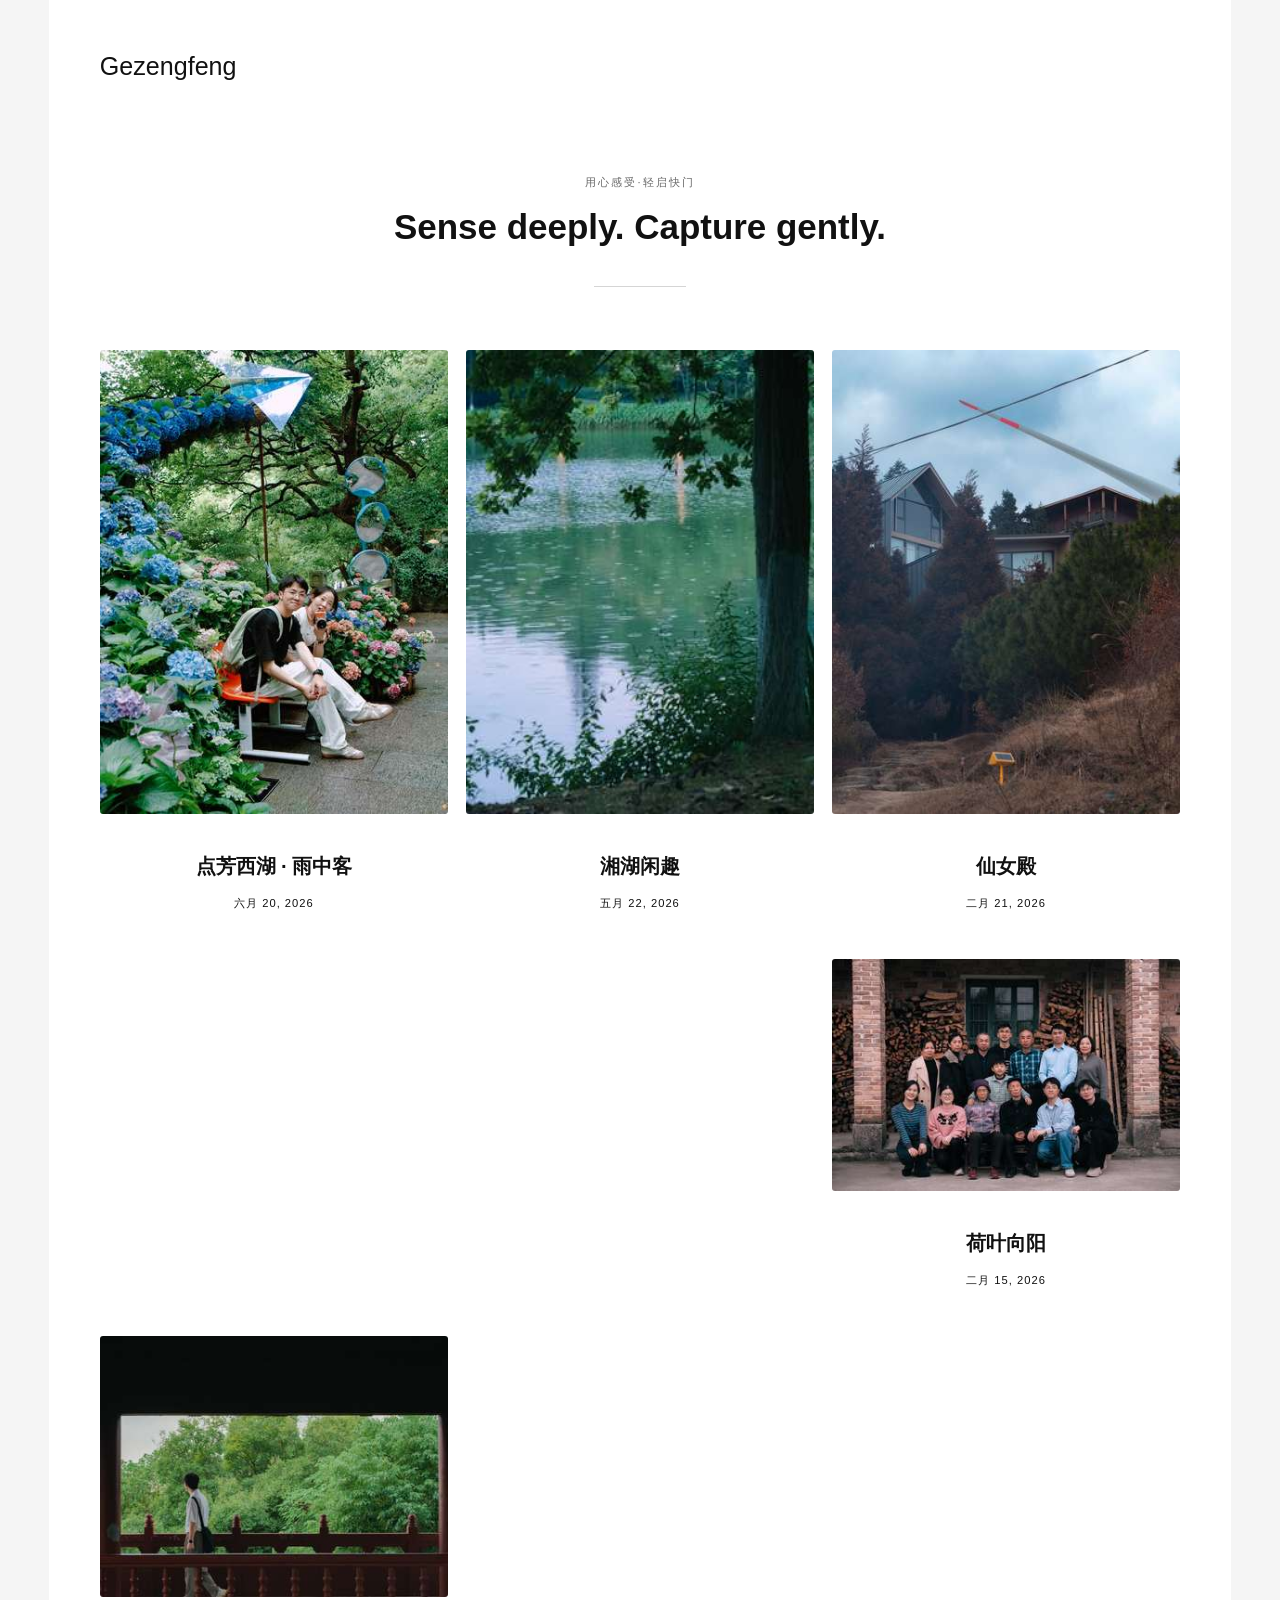
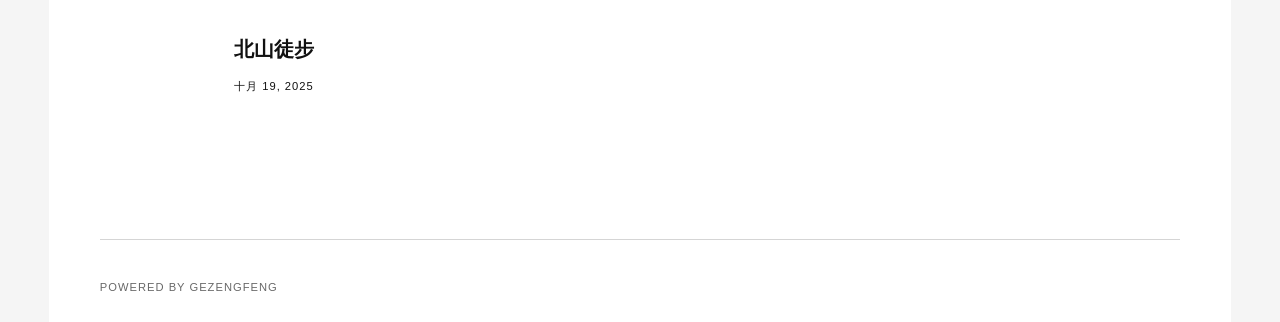
==== commit a80a0ae9: "Updated from Publii" ====
--- a/index.html
+++ b/index.html
@@ -1,3 +1,3 @@
 <!DOCTYPE html><html lang="zh-cn"><head><meta charset="utf-8"><meta http-equiv="X-UA-Compatible" content="IE=edge"><meta name="viewport" content="width=device-width,initial-scale=1"><title>Gezengfeng</title><meta name="generator" content="Publii Open-Source CMS for Static Site"><link rel="canonical" href="https://gezengfeng.github.io/my-photos/"><link rel="alternate" type="application/atom+xml" href="https://gezengfeng.github.io/my-photos/feed.xml" title="Gezengfeng - RSS"><link rel="alternate" type="application/json" href="https://gezengfeng.github.io/my-photos/feed.json" title="Gezengfeng - JSON"><meta property="og:title" content="Gezengfeng"><meta property="og:site_name" content="Gezengfeng"><meta property="og:description" content=""><meta property="og:url" content="https://gezengfeng.github.io/my-photos/"><meta property="og:type" content="website"><link rel="stylesheet" href="https://gezengfeng.github.io/my-photos/assets/css/style.css?v=c08f8540d506d9aeff445ee3dbabb9d5"><script type="application/ld+json">{"@context":"http://schema.org","@type":"Organization","name":"Gezengfeng","url":"https://gezengfeng.github.io/my-photos/"}</script><noscript><style>img[loading] {
                     opacity: 1;
-                }</style></noscript></head><body class="home-template"><div class="container"><header class="header" id="js-header"><a href="https://gezengfeng.github.io/my-photos/" class="logo">Gezengfeng</a></header><main><section class="hero wrapper"><p>用心感受·轻启快门</p><h1>Sense deeply. Capture gently.</h1></section><section class="l-col l-col--3"><article class="c-card jia-ren"><a href="https://gezengfeng.github.io/my-photos/2606-2.html" class="c-card__link"><div class="c-card__header"><img src="https://gezengfeng.github.io/my-photos/media/posts/3/IMG_20260620_232823.jpg" srcset="https://gezengfeng.github.io/my-photos/media/posts/3/responsive/IMG_20260620_232823-xs.jpg 300w, https://gezengfeng.github.io/my-photos/media/posts/3/responsive/IMG_20260620_232823-sm.jpg 480w, https://gezengfeng.github.io/my-photos/media/posts/3/responsive/IMG_20260620_232823-md.jpg 768w, https://gezengfeng.github.io/my-photos/media/posts/3/responsive/IMG_20260620_232823-lg.jpg 1024w, https://gezengfeng.github.io/my-photos/media/posts/3/responsive/IMG_20260620_232823-xl.jpg 1360w, https://gezengfeng.github.io/my-photos/media/posts/3/responsive/IMG_20260620_232823-2xl.jpg 1600w, https://gezengfeng.github.io/my-photos/media/posts/3/responsive/IMG_20260620_232823-sm2.jpg 375w" sizes="(min-width: 75em) 25vw, (min-width: 56.25em) 33vw, (min-width: 37.5em) 50vw, 100vw" loading="lazy" height="4096" width="3072" alt=""></div><div class="c-card__body"><div class="c-card__text"><h2>点芳西湖 · 雨中客</h2><time datetime="2026-06-20T18:15">六月 20, 2026</time></div></div></a></article><article class="c-card feng-jing jie-pai"><a href="https://gezengfeng.github.io/my-photos/xiang-hu.html" class="c-card__link"><div class="c-card__header"><img src="https://gezengfeng.github.io/my-photos/media/posts/7/01063275.jpg" srcset="https://gezengfeng.github.io/my-photos/media/posts/7/responsive/01063275-xs.jpg 300w, https://gezengfeng.github.io/my-photos/media/posts/7/responsive/01063275-sm.jpg 480w, https://gezengfeng.github.io/my-photos/media/posts/7/responsive/01063275-md.jpg 768w, https://gezengfeng.github.io/my-photos/media/posts/7/responsive/01063275-lg.jpg 1024w, https://gezengfeng.github.io/my-photos/media/posts/7/responsive/01063275-xl.jpg 1360w, https://gezengfeng.github.io/my-photos/media/posts/7/responsive/01063275-2xl.jpg 1600w, https://gezengfeng.github.io/my-photos/media/posts/7/responsive/01063275-sm2.jpg 375w" sizes="(min-width: 75em) 25vw, (min-width: 56.25em) 33vw, (min-width: 37.5em) 50vw, 100vw" loading="lazy" height="3829" width="5105" alt=""></div><div class="c-card__body"><div class="c-card__text"><h2>湘湖闲趣</h2><time datetime="2026-05-22T19:58">五月 22, 2026</time></div></div></a></article><article class="c-card feng-jing jia-ren"><a href="https://gezengfeng.github.io/my-photos/xian-nu-dian.html" class="c-card__link"><div class="c-card__header"><img src="https://gezengfeng.github.io/my-photos/media/posts/5/01052939.jpg" srcset="https://gezengfeng.github.io/my-photos/media/posts/5/responsive/01052939-xs.jpg 300w, https://gezengfeng.github.io/my-photos/media/posts/5/responsive/01052939-sm.jpg 480w, https://gezengfeng.github.io/my-photos/media/posts/5/responsive/01052939-md.jpg 768w, https://gezengfeng.github.io/my-photos/media/posts/5/responsive/01052939-lg.jpg 1024w, https://gezengfeng.github.io/my-photos/media/posts/5/responsive/01052939-xl.jpg 1360w, https://gezengfeng.github.io/my-photos/media/posts/5/responsive/01052939-2xl.jpg 1600w, https://gezengfeng.github.io/my-photos/media/posts/5/responsive/01052939-sm2.jpg 375w" sizes="(min-width: 75em) 25vw, (min-width: 56.25em) 33vw, (min-width: 37.5em) 50vw, 100vw" loading="lazy" height="3808" width="5077" alt=""></div><div class="c-card__body"><div class="c-card__text"><h2>仙女殿</h2><time datetime="2026-02-21T19:46">二月 21, 2026</time></div></div></a></article><article class="c-card jia-ren"><a href="https://gezengfeng.github.io/my-photos/he-ye-xiang-yang.html" class="c-card__link"><div class="c-card__header"><img src="https://gezengfeng.github.io/my-photos/media/posts/6/DSC01377.jpg" srcset="https://gezengfeng.github.io/my-photos/media/posts/6/responsive/DSC01377-xs.jpg 300w, https://gezengfeng.github.io/my-photos/media/posts/6/responsive/DSC01377-sm.jpg 480w, https://gezengfeng.github.io/my-photos/media/posts/6/responsive/DSC01377-md.jpg 768w, https://gezengfeng.github.io/my-photos/media/posts/6/responsive/DSC01377-lg.jpg 1024w, https://gezengfeng.github.io/my-photos/media/posts/6/responsive/DSC01377-xl.jpg 1360w, https://gezengfeng.github.io/my-photos/media/posts/6/responsive/DSC01377-2xl.jpg 1600w, https://gezengfeng.github.io/my-photos/media/posts/6/responsive/DSC01377-sm2.jpg 375w" sizes="(min-width: 75em) 25vw, (min-width: 56.25em) 33vw, (min-width: 37.5em) 50vw, 100vw" loading="lazy" height="3072" width="4608" alt=""></div><div class="c-card__body"><div class="c-card__text"><h2>荷叶向阳</h2><time datetime="2026-02-15T19:50">二月 15, 2026</time></div></div></a></article><article class="c-card feng-jing jie-pai"><a href="https://gezengfeng.github.io/my-photos/xiang-hu-yi-quan.html" class="c-card__link"><div class="c-card__header"><img src="https://gezengfeng.github.io/my-photos/media/posts/4/P1041990.jpg" srcset="https://gezengfeng.github.io/my-photos/media/posts/4/responsive/P1041990-xs.jpg 300w, https://gezengfeng.github.io/my-photos/media/posts/4/responsive/P1041990-sm.jpg 480w, https://gezengfeng.github.io/my-photos/media/posts/4/responsive/P1041990-md.jpg 768w, https://gezengfeng.github.io/my-photos/media/posts/4/responsive/P1041990-lg.jpg 1024w, https://gezengfeng.github.io/my-photos/media/posts/4/responsive/P1041990-xl.jpg 1360w, https://gezengfeng.github.io/my-photos/media/posts/4/responsive/P1041990-2xl.jpg 1600w, https://gezengfeng.github.io/my-photos/media/posts/4/responsive/P1041990-sm2.jpg 375w" sizes="(min-width: 75em) 25vw, (min-width: 56.25em) 33vw, (min-width: 37.5em) 50vw, 100vw" loading="lazy" height="3775" width="5033" alt=""></div><div class="c-card__body"><div class="c-card__text"><h2>北山徒步</h2><time datetime="2025-10-19T19:17">十月 19, 2025</time></div></div></a></article></section></main><footer class="footer"><div class="footer__copyright">Powered by Gezengfeng</div></footer></div><script defer="defer" src="https://gezengfeng.github.io/my-photos/assets/js/scripts.min.js?v=1762f7ab131e33a4eb8fb224822de245"></script><script>window.publiiThemeMenuConfig={mobileMenuMode:'sidebar',animationSpeed:300,submenuWidth: 'auto',doubleClickTime:500,mobileMenuExpandableSubmenus:true,relatedContainerForOverlayMenuSelector:'.navbar'};</script><script defer="defer" src="https://gezengfeng.github.io/my-photos/assets/js/isotope.pkgd.min.js?v=2afcff647ed260006faa71c8e779e8d4"></script><script>window.addEventListener("DOMContentLoaded",function(){var j=new Isotope(".l-col",{itemSelector:".c-card",percentPosition:true,layoutMode:"masonry",transitionDuration:"0.6s",masonry:{columnWidth:".c-card"}});var g=document.querySelector(".filter__button-group");if(g){g.addEventListener("click",function(i){if(!matchesSelector(i.target,"button")){return}var k=i.target.getAttribute("data-filter");j.arrange({filter:k})});var b=document.querySelectorAll(".filter__button-group");for(var c=0,e=b.length;c<e;c++){var d=b[c];h(d)}function h(i){i.addEventListener("click",function(k){if(!matchesSelector(k.target,"button")){return}var m=i.querySelector(".is-active");if(m){m.classList.remove("is-active");m.setAttribute("aria-pressed","false")}k.target.classList.add("is-active");k.target.setAttribute("aria-pressed","true")})}}var a=document.querySelector(".l-col");var f=document.querySelectorAll(".c-card");a.classList.add("is-visible");j.revealItemElements(f)});</script><script>/*<![CDATA[*/var images=document.querySelectorAll("img[loading]");for(var i=0;i<images.length;i++){if(images[i].complete){images[i].classList.add("is-loaded")}else{images[i].addEventListener("load",function(){this.classList.add("is-loaded")},false)}};/*]]>*/</script></body></html>+                }</style></noscript></head><body class="home-template"><div class="container"><header class="header" id="js-header"><a href="https://gezengfeng.github.io/my-photos/" class="logo">Gezengfeng</a></header><main><section class="hero wrapper"><p>用心感受·轻启快门</p><h1>Sense deeply. Capture gently.</h1></section><section class="l-col l-col--3"><article class="c-card jia-ren"><a href="https://gezengfeng.github.io/my-photos/2606-2.html" class="c-card__link"><div class="c-card__header"><img src="https://gezengfeng.github.io/my-photos/media/posts/3/IMG_20260620_232823.jpg" srcset="https://gezengfeng.github.io/my-photos/media/posts/3/responsive/IMG_20260620_232823-xs.jpg 300w, https://gezengfeng.github.io/my-photos/media/posts/3/responsive/IMG_20260620_232823-sm.jpg 480w, https://gezengfeng.github.io/my-photos/media/posts/3/responsive/IMG_20260620_232823-md.jpg 768w, https://gezengfeng.github.io/my-photos/media/posts/3/responsive/IMG_20260620_232823-lg.jpg 1024w, https://gezengfeng.github.io/my-photos/media/posts/3/responsive/IMG_20260620_232823-xl.jpg 1360w, https://gezengfeng.github.io/my-photos/media/posts/3/responsive/IMG_20260620_232823-2xl.jpg 1600w, https://gezengfeng.github.io/my-photos/media/posts/3/responsive/IMG_20260620_232823-sm2.jpg 375w" sizes="(min-width: 75em) 25vw, (min-width: 56.25em) 33vw, (min-width: 37.5em) 50vw, 100vw" loading="lazy" height="4096" width="3072" alt=""></div><div class="c-card__body"><div class="c-card__text"><h2>点芳西湖 · 雨中客</h2><time datetime="2026-06-20T18:15">六月 20, 2026</time></div></div></a></article><article class="c-card feng-jing jie-pai"><a href="https://gezengfeng.github.io/my-photos/xiang-hu.html" class="c-card__link"><div class="c-card__header"><img src="https://gezengfeng.github.io/my-photos/media/posts/7/01063275.jpg" srcset="https://gezengfeng.github.io/my-photos/media/posts/7/responsive/01063275-xs.jpg 300w, https://gezengfeng.github.io/my-photos/media/posts/7/responsive/01063275-sm.jpg 480w, https://gezengfeng.github.io/my-photos/media/posts/7/responsive/01063275-md.jpg 768w, https://gezengfeng.github.io/my-photos/media/posts/7/responsive/01063275-lg.jpg 1024w, https://gezengfeng.github.io/my-photos/media/posts/7/responsive/01063275-xl.jpg 1360w, https://gezengfeng.github.io/my-photos/media/posts/7/responsive/01063275-2xl.jpg 1600w, https://gezengfeng.github.io/my-photos/media/posts/7/responsive/01063275-sm2.jpg 375w" sizes="(min-width: 75em) 25vw, (min-width: 56.25em) 33vw, (min-width: 37.5em) 50vw, 100vw" loading="lazy" height="3829" width="5105" alt=""></div><div class="c-card__body"><div class="c-card__text"><h2>湘湖闲趣</h2><time datetime="2026-05-22T19:58">五月 22, 2026</time></div></div></a></article><article class="c-card feng-jing jia-ren"><a href="https://gezengfeng.github.io/my-photos/xian-nu-dian.html" class="c-card__link"><div class="c-card__header"><img src="https://gezengfeng.github.io/my-photos/media/posts/5/01052910.jpg" srcset="https://gezengfeng.github.io/my-photos/media/posts/5/responsive/01052910-xs.jpg 300w, https://gezengfeng.github.io/my-photos/media/posts/5/responsive/01052910-sm.jpg 480w, https://gezengfeng.github.io/my-photos/media/posts/5/responsive/01052910-md.jpg 768w, https://gezengfeng.github.io/my-photos/media/posts/5/responsive/01052910-lg.jpg 1024w, https://gezengfeng.github.io/my-photos/media/posts/5/responsive/01052910-xl.jpg 1360w, https://gezengfeng.github.io/my-photos/media/posts/5/responsive/01052910-2xl.jpg 1600w, https://gezengfeng.github.io/my-photos/media/posts/5/responsive/01052910-sm2.jpg 375w" sizes="(min-width: 75em) 25vw, (min-width: 56.25em) 33vw, (min-width: 37.5em) 50vw, 100vw" loading="lazy" height="4892" width="3669" alt=""></div><div class="c-card__body"><div class="c-card__text"><h2>仙女殿</h2><time datetime="2026-02-21T19:46">二月 21, 2026</time></div></div></a></article><article class="c-card jia-ren"><a href="https://gezengfeng.github.io/my-photos/he-ye-xiang-yang.html" class="c-card__link"><div class="c-card__header"><img src="https://gezengfeng.github.io/my-photos/media/posts/6/DSC01377.jpg" srcset="https://gezengfeng.github.io/my-photos/media/posts/6/responsive/DSC01377-xs.jpg 300w, https://gezengfeng.github.io/my-photos/media/posts/6/responsive/DSC01377-sm.jpg 480w, https://gezengfeng.github.io/my-photos/media/posts/6/responsive/DSC01377-md.jpg 768w, https://gezengfeng.github.io/my-photos/media/posts/6/responsive/DSC01377-lg.jpg 1024w, https://gezengfeng.github.io/my-photos/media/posts/6/responsive/DSC01377-xl.jpg 1360w, https://gezengfeng.github.io/my-photos/media/posts/6/responsive/DSC01377-2xl.jpg 1600w, https://gezengfeng.github.io/my-photos/media/posts/6/responsive/DSC01377-sm2.jpg 375w" sizes="(min-width: 75em) 25vw, (min-width: 56.25em) 33vw, (min-width: 37.5em) 50vw, 100vw" loading="lazy" height="3072" width="4608" alt=""></div><div class="c-card__body"><div class="c-card__text"><h2>荷叶向阳</h2><time datetime="2026-02-15T19:50">二月 15, 2026</time></div></div></a></article><article class="c-card feng-jing jie-pai"><a href="https://gezengfeng.github.io/my-photos/xiang-hu-yi-quan.html" class="c-card__link"><div class="c-card__header"><img src="https://gezengfeng.github.io/my-photos/media/posts/4/P1041990.jpg" srcset="https://gezengfeng.github.io/my-photos/media/posts/4/responsive/P1041990-xs.jpg 300w, https://gezengfeng.github.io/my-photos/media/posts/4/responsive/P1041990-sm.jpg 480w, https://gezengfeng.github.io/my-photos/media/posts/4/responsive/P1041990-md.jpg 768w, https://gezengfeng.github.io/my-photos/media/posts/4/responsive/P1041990-lg.jpg 1024w, https://gezengfeng.github.io/my-photos/media/posts/4/responsive/P1041990-xl.jpg 1360w, https://gezengfeng.github.io/my-photos/media/posts/4/responsive/P1041990-2xl.jpg 1600w, https://gezengfeng.github.io/my-photos/media/posts/4/responsive/P1041990-sm2.jpg 375w" sizes="(min-width: 75em) 25vw, (min-width: 56.25em) 33vw, (min-width: 37.5em) 50vw, 100vw" loading="lazy" height="3775" width="5033" alt=""></div><div class="c-card__body"><div class="c-card__text"><h2>北山徒步</h2><time datetime="2025-10-19T19:17">十月 19, 2025</time></div></div></a></article></section></main><footer class="footer"><div class="footer__copyright">Powered by Gezengfeng</div></footer></div><script defer="defer" src="https://gezengfeng.github.io/my-photos/assets/js/scripts.min.js?v=1762f7ab131e33a4eb8fb224822de245"></script><script>window.publiiThemeMenuConfig={mobileMenuMode:'sidebar',animationSpeed:300,submenuWidth: 'auto',doubleClickTime:500,mobileMenuExpandableSubmenus:true,relatedContainerForOverlayMenuSelector:'.navbar'};</script><script defer="defer" src="https://gezengfeng.github.io/my-photos/assets/js/isotope.pkgd.min.js?v=2afcff647ed260006faa71c8e779e8d4"></script><script>window.addEventListener("DOMContentLoaded",function(){var j=new Isotope(".l-col",{itemSelector:".c-card",percentPosition:true,layoutMode:"masonry",transitionDuration:"0.6s",masonry:{columnWidth:".c-card"}});var g=document.querySelector(".filter__button-group");if(g){g.addEventListener("click",function(i){if(!matchesSelector(i.target,"button")){return}var k=i.target.getAttribute("data-filter");j.arrange({filter:k})});var b=document.querySelectorAll(".filter__button-group");for(var c=0,e=b.length;c<e;c++){var d=b[c];h(d)}function h(i){i.addEventListener("click",function(k){if(!matchesSelector(k.target,"button")){return}var m=i.querySelector(".is-active");if(m){m.classList.remove("is-active");m.setAttribute("aria-pressed","false")}k.target.classList.add("is-active");k.target.setAttribute("aria-pressed","true")})}}var a=document.querySelector(".l-col");var f=document.querySelectorAll(".c-card");a.classList.add("is-visible");j.revealItemElements(f)});</script><script>/*<![CDATA[*/var images=document.querySelectorAll("img[loading]");for(var i=0;i<images.length;i++){if(images[i].complete){images[i].classList.add("is-loaded")}else{images[i].addEventListener("load",function(){this.classList.add("is-loaded")},false)}};/*]]>*/</script></body></html>
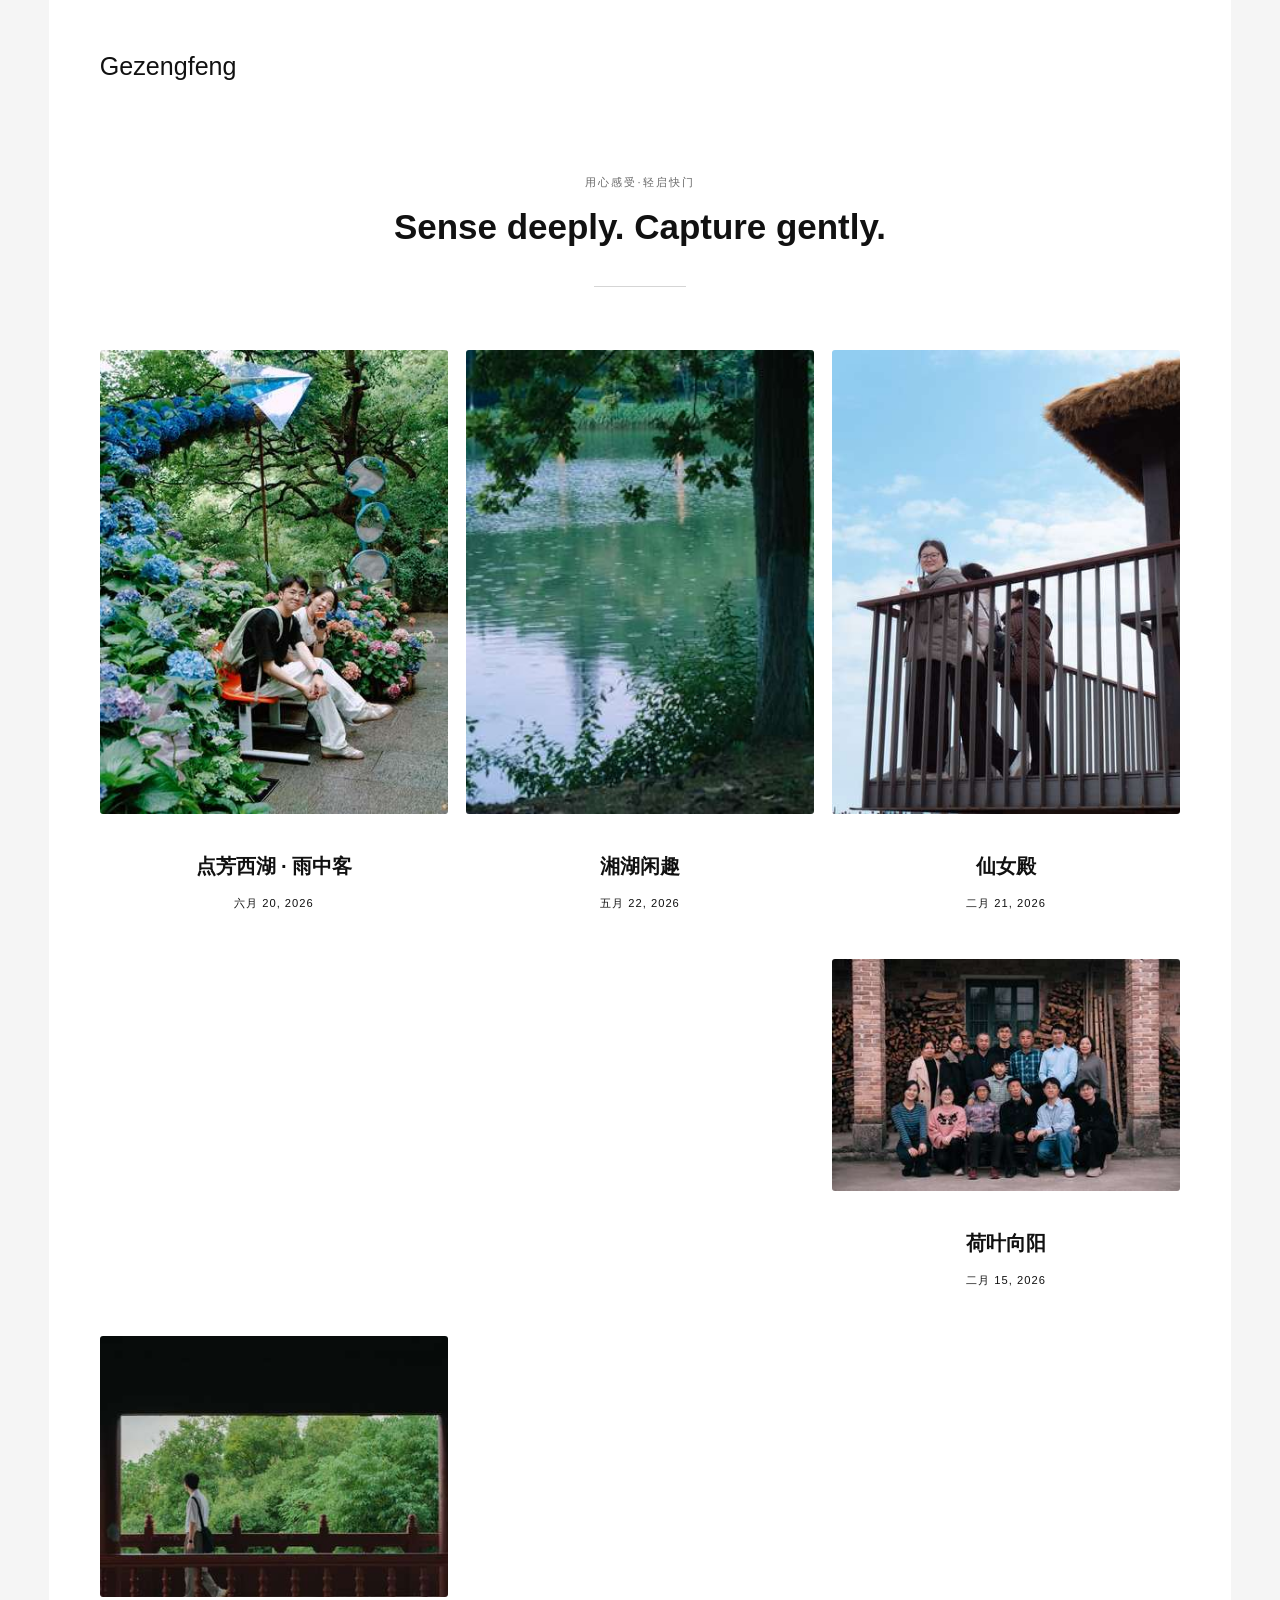
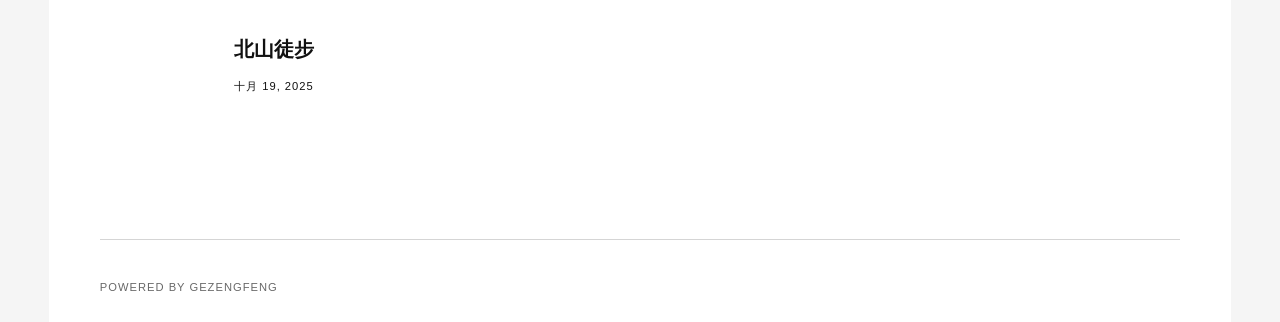
==== commit a7114cbd: "Updated from Publii" ====
--- a/index.html
+++ b/index.html
@@ -1,3 +1,3 @@
 <!DOCTYPE html><html lang="zh-cn"><head><meta charset="utf-8"><meta http-equiv="X-UA-Compatible" content="IE=edge"><meta name="viewport" content="width=device-width,initial-scale=1"><title>Gezengfeng</title><meta name="generator" content="Publii Open-Source CMS for Static Site"><link rel="canonical" href="https://gezengfeng.github.io/my-photos/"><link rel="alternate" type="application/atom+xml" href="https://gezengfeng.github.io/my-photos/feed.xml" title="Gezengfeng - RSS"><link rel="alternate" type="application/json" href="https://gezengfeng.github.io/my-photos/feed.json" title="Gezengfeng - JSON"><meta property="og:title" content="Gezengfeng"><meta property="og:site_name" content="Gezengfeng"><meta property="og:description" content=""><meta property="og:url" content="https://gezengfeng.github.io/my-photos/"><meta property="og:type" content="website"><link rel="stylesheet" href="https://gezengfeng.github.io/my-photos/assets/css/style.css?v=c08f8540d506d9aeff445ee3dbabb9d5"><script type="application/ld+json">{"@context":"http://schema.org","@type":"Organization","name":"Gezengfeng","url":"https://gezengfeng.github.io/my-photos/"}</script><noscript><style>img[loading] {
                     opacity: 1;
-                }</style></noscript></head><body class="home-template"><div class="container"><header class="header" id="js-header"><a href="https://gezengfeng.github.io/my-photos/" class="logo">Gezengfeng</a></header><main><section class="hero wrapper"><p>用心感受·轻启快门</p><h1>Sense deeply. Capture gently.</h1></section><section class="l-col l-col--3"><article class="c-card jia-ren"><a href="https://gezengfeng.github.io/my-photos/2606-2.html" class="c-card__link"><div class="c-card__header"><img src="https://gezengfeng.github.io/my-photos/media/posts/3/IMG_20260620_232823.jpg" srcset="https://gezengfeng.github.io/my-photos/media/posts/3/responsive/IMG_20260620_232823-xs.jpg 300w, https://gezengfeng.github.io/my-photos/media/posts/3/responsive/IMG_20260620_232823-sm.jpg 480w, https://gezengfeng.github.io/my-photos/media/posts/3/responsive/IMG_20260620_232823-md.jpg 768w, https://gezengfeng.github.io/my-photos/media/posts/3/responsive/IMG_20260620_232823-lg.jpg 1024w, https://gezengfeng.github.io/my-photos/media/posts/3/responsive/IMG_20260620_232823-xl.jpg 1360w, https://gezengfeng.github.io/my-photos/media/posts/3/responsive/IMG_20260620_232823-2xl.jpg 1600w, https://gezengfeng.github.io/my-photos/media/posts/3/responsive/IMG_20260620_232823-sm2.jpg 375w" sizes="(min-width: 75em) 25vw, (min-width: 56.25em) 33vw, (min-width: 37.5em) 50vw, 100vw" loading="lazy" height="4096" width="3072" alt=""></div><div class="c-card__body"><div class="c-card__text"><h2>点芳西湖 · 雨中客</h2><time datetime="2026-06-20T18:15">六月 20, 2026</time></div></div></a></article><article class="c-card feng-jing jie-pai"><a href="https://gezengfeng.github.io/my-photos/xiang-hu.html" class="c-card__link"><div class="c-card__header"><img src="https://gezengfeng.github.io/my-photos/media/posts/7/01063275.jpg" srcset="https://gezengfeng.github.io/my-photos/media/posts/7/responsive/01063275-xs.jpg 300w, https://gezengfeng.github.io/my-photos/media/posts/7/responsive/01063275-sm.jpg 480w, https://gezengfeng.github.io/my-photos/media/posts/7/responsive/01063275-md.jpg 768w, https://gezengfeng.github.io/my-photos/media/posts/7/responsive/01063275-lg.jpg 1024w, https://gezengfeng.github.io/my-photos/media/posts/7/responsive/01063275-xl.jpg 1360w, https://gezengfeng.github.io/my-photos/media/posts/7/responsive/01063275-2xl.jpg 1600w, https://gezengfeng.github.io/my-photos/media/posts/7/responsive/01063275-sm2.jpg 375w" sizes="(min-width: 75em) 25vw, (min-width: 56.25em) 33vw, (min-width: 37.5em) 50vw, 100vw" loading="lazy" height="3829" width="5105" alt=""></div><div class="c-card__body"><div class="c-card__text"><h2>湘湖闲趣</h2><time datetime="2026-05-22T19:58">五月 22, 2026</time></div></div></a></article><article class="c-card feng-jing jia-ren"><a href="https://gezengfeng.github.io/my-photos/xian-nu-dian.html" class="c-card__link"><div class="c-card__header"><img src="https://gezengfeng.github.io/my-photos/media/posts/5/01052910.jpg" srcset="https://gezengfeng.github.io/my-photos/media/posts/5/responsive/01052910-xs.jpg 300w, https://gezengfeng.github.io/my-photos/media/posts/5/responsive/01052910-sm.jpg 480w, https://gezengfeng.github.io/my-photos/media/posts/5/responsive/01052910-md.jpg 768w, https://gezengfeng.github.io/my-photos/media/posts/5/responsive/01052910-lg.jpg 1024w, https://gezengfeng.github.io/my-photos/media/posts/5/responsive/01052910-xl.jpg 1360w, https://gezengfeng.github.io/my-photos/media/posts/5/responsive/01052910-2xl.jpg 1600w, https://gezengfeng.github.io/my-photos/media/posts/5/responsive/01052910-sm2.jpg 375w" sizes="(min-width: 75em) 25vw, (min-width: 56.25em) 33vw, (min-width: 37.5em) 50vw, 100vw" loading="lazy" height="4892" width="3669" alt=""></div><div class="c-card__body"><div class="c-card__text"><h2>仙女殿</h2><time datetime="2026-02-21T19:46">二月 21, 2026</time></div></div></a></article><article class="c-card jia-ren"><a href="https://gezengfeng.github.io/my-photos/he-ye-xiang-yang.html" class="c-card__link"><div class="c-card__header"><img src="https://gezengfeng.github.io/my-photos/media/posts/6/DSC01377.jpg" srcset="https://gezengfeng.github.io/my-photos/media/posts/6/responsive/DSC01377-xs.jpg 300w, https://gezengfeng.github.io/my-photos/media/posts/6/responsive/DSC01377-sm.jpg 480w, https://gezengfeng.github.io/my-photos/media/posts/6/responsive/DSC01377-md.jpg 768w, https://gezengfeng.github.io/my-photos/media/posts/6/responsive/DSC01377-lg.jpg 1024w, https://gezengfeng.github.io/my-photos/media/posts/6/responsive/DSC01377-xl.jpg 1360w, https://gezengfeng.github.io/my-photos/media/posts/6/responsive/DSC01377-2xl.jpg 1600w, https://gezengfeng.github.io/my-photos/media/posts/6/responsive/DSC01377-sm2.jpg 375w" sizes="(min-width: 75em) 25vw, (min-width: 56.25em) 33vw, (min-width: 37.5em) 50vw, 100vw" loading="lazy" height="3072" width="4608" alt=""></div><div class="c-card__body"><div class="c-card__text"><h2>荷叶向阳</h2><time datetime="2026-02-15T19:50">二月 15, 2026</time></div></div></a></article><article class="c-card feng-jing jie-pai"><a href="https://gezengfeng.github.io/my-photos/xiang-hu-yi-quan.html" class="c-card__link"><div class="c-card__header"><img src="https://gezengfeng.github.io/my-photos/media/posts/4/P1041990.jpg" srcset="https://gezengfeng.github.io/my-photos/media/posts/4/responsive/P1041990-xs.jpg 300w, https://gezengfeng.github.io/my-photos/media/posts/4/responsive/P1041990-sm.jpg 480w, https://gezengfeng.github.io/my-photos/media/posts/4/responsive/P1041990-md.jpg 768w, https://gezengfeng.github.io/my-photos/media/posts/4/responsive/P1041990-lg.jpg 1024w, https://gezengfeng.github.io/my-photos/media/posts/4/responsive/P1041990-xl.jpg 1360w, https://gezengfeng.github.io/my-photos/media/posts/4/responsive/P1041990-2xl.jpg 1600w, https://gezengfeng.github.io/my-photos/media/posts/4/responsive/P1041990-sm2.jpg 375w" sizes="(min-width: 75em) 25vw, (min-width: 56.25em) 33vw, (min-width: 37.5em) 50vw, 100vw" loading="lazy" height="3775" width="5033" alt=""></div><div class="c-card__body"><div class="c-card__text"><h2>北山徒步</h2><time datetime="2025-10-19T19:17">十月 19, 2025</time></div></div></a></article></section></main><footer class="footer"><div class="footer__copyright">Powered by Gezengfeng</div></footer></div><script defer="defer" src="https://gezengfeng.github.io/my-photos/assets/js/scripts.min.js?v=1762f7ab131e33a4eb8fb224822de245"></script><script>window.publiiThemeMenuConfig={mobileMenuMode:'sidebar',animationSpeed:300,submenuWidth: 'auto',doubleClickTime:500,mobileMenuExpandableSubmenus:true,relatedContainerForOverlayMenuSelector:'.navbar'};</script><script defer="defer" src="https://gezengfeng.github.io/my-photos/assets/js/isotope.pkgd.min.js?v=2afcff647ed260006faa71c8e779e8d4"></script><script>window.addEventListener("DOMContentLoaded",function(){var j=new Isotope(".l-col",{itemSelector:".c-card",percentPosition:true,layoutMode:"masonry",transitionDuration:"0.6s",masonry:{columnWidth:".c-card"}});var g=document.querySelector(".filter__button-group");if(g){g.addEventListener("click",function(i){if(!matchesSelector(i.target,"button")){return}var k=i.target.getAttribute("data-filter");j.arrange({filter:k})});var b=document.querySelectorAll(".filter__button-group");for(var c=0,e=b.length;c<e;c++){var d=b[c];h(d)}function h(i){i.addEventListener("click",function(k){if(!matchesSelector(k.target,"button")){return}var m=i.querySelector(".is-active");if(m){m.classList.remove("is-active");m.setAttribute("aria-pressed","false")}k.target.classList.add("is-active");k.target.setAttribute("aria-pressed","true")})}}var a=document.querySelector(".l-col");var f=document.querySelectorAll(".c-card");a.classList.add("is-visible");j.revealItemElements(f)});</script><script>/*<![CDATA[*/var images=document.querySelectorAll("img[loading]");for(var i=0;i<images.length;i++){if(images[i].complete){images[i].classList.add("is-loaded")}else{images[i].addEventListener("load",function(){this.classList.add("is-loaded")},false)}};/*]]>*/</script></body></html>+                }</style></noscript></head><body class="home-template"><div class="container"><header class="header" id="js-header"><a href="https://gezengfeng.github.io/my-photos/" class="logo">Gezengfeng</a></header><main><section class="hero wrapper"><p>用心感受·轻启快门</p><h1>Sense deeply. Capture gently.</h1></section><section class="l-col l-col--3"><article class="c-card jia-ren"><a href="https://gezengfeng.github.io/my-photos/2606-2.html" class="c-card__link"><div class="c-card__header"><img src="https://gezengfeng.github.io/my-photos/media/posts/3/IMG_20260620_232823.jpg" srcset="https://gezengfeng.github.io/my-photos/media/posts/3/responsive/IMG_20260620_232823-xs.jpg 300w, https://gezengfeng.github.io/my-photos/media/posts/3/responsive/IMG_20260620_232823-sm.jpg 480w, https://gezengfeng.github.io/my-photos/media/posts/3/responsive/IMG_20260620_232823-md.jpg 768w, https://gezengfeng.github.io/my-photos/media/posts/3/responsive/IMG_20260620_232823-lg.jpg 1024w, https://gezengfeng.github.io/my-photos/media/posts/3/responsive/IMG_20260620_232823-xl.jpg 1360w, https://gezengfeng.github.io/my-photos/media/posts/3/responsive/IMG_20260620_232823-2xl.jpg 1600w, https://gezengfeng.github.io/my-photos/media/posts/3/responsive/IMG_20260620_232823-sm2.jpg 375w" sizes="(min-width: 75em) 25vw, (min-width: 56.25em) 33vw, (min-width: 37.5em) 50vw, 100vw" loading="lazy" height="4096" width="3072" alt=""></div><div class="c-card__body"><div class="c-card__text"><h2>点芳西湖 · 雨中客</h2><time datetime="2026-06-20T18:15">六月 20, 2026</time></div></div></a></article><article class="c-card feng-jing jie-pai"><a href="https://gezengfeng.github.io/my-photos/xiang-hu.html" class="c-card__link"><div class="c-card__header"><img src="https://gezengfeng.github.io/my-photos/media/posts/7/01063275.jpg" srcset="https://gezengfeng.github.io/my-photos/media/posts/7/responsive/01063275-xs.jpg 300w, https://gezengfeng.github.io/my-photos/media/posts/7/responsive/01063275-sm.jpg 480w, https://gezengfeng.github.io/my-photos/media/posts/7/responsive/01063275-md.jpg 768w, https://gezengfeng.github.io/my-photos/media/posts/7/responsive/01063275-lg.jpg 1024w, https://gezengfeng.github.io/my-photos/media/posts/7/responsive/01063275-xl.jpg 1360w, https://gezengfeng.github.io/my-photos/media/posts/7/responsive/01063275-2xl.jpg 1600w, https://gezengfeng.github.io/my-photos/media/posts/7/responsive/01063275-sm2.jpg 375w" sizes="(min-width: 75em) 25vw, (min-width: 56.25em) 33vw, (min-width: 37.5em) 50vw, 100vw" loading="lazy" height="3829" width="5105" alt=""></div><div class="c-card__body"><div class="c-card__text"><h2>湘湖闲趣</h2><time datetime="2026-05-22T19:58">五月 22, 2026</time></div></div></a></article><article class="c-card feng-jing jia-ren"><a href="https://gezengfeng.github.io/my-photos/xian-nu-dian.html" class="c-card__link"><div class="c-card__header"><img src="https://gezengfeng.github.io/my-photos/media/posts/5/01052878.jpg" srcset="https://gezengfeng.github.io/my-photos/media/posts/5/responsive/01052878-xs.jpg 300w, https://gezengfeng.github.io/my-photos/media/posts/5/responsive/01052878-sm.jpg 480w, https://gezengfeng.github.io/my-photos/media/posts/5/responsive/01052878-md.jpg 768w, https://gezengfeng.github.io/my-photos/media/posts/5/responsive/01052878-lg.jpg 1024w, https://gezengfeng.github.io/my-photos/media/posts/5/responsive/01052878-xl.jpg 1360w, https://gezengfeng.github.io/my-photos/media/posts/5/responsive/01052878-2xl.jpg 1600w, https://gezengfeng.github.io/my-photos/media/posts/5/responsive/01052878-sm2.jpg 375w" sizes="(min-width: 75em) 25vw, (min-width: 56.25em) 33vw, (min-width: 37.5em) 50vw, 100vw" loading="lazy" height="5138" width="3854" alt=""></div><div class="c-card__body"><div class="c-card__text"><h2>仙女殿</h2><time datetime="2026-02-21T19:46">二月 21, 2026</time></div></div></a></article><article class="c-card jia-ren"><a href="https://gezengfeng.github.io/my-photos/he-ye-xiang-yang.html" class="c-card__link"><div class="c-card__header"><img src="https://gezengfeng.github.io/my-photos/media/posts/6/DSC01377.jpg" srcset="https://gezengfeng.github.io/my-photos/media/posts/6/responsive/DSC01377-xs.jpg 300w, https://gezengfeng.github.io/my-photos/media/posts/6/responsive/DSC01377-sm.jpg 480w, https://gezengfeng.github.io/my-photos/media/posts/6/responsive/DSC01377-md.jpg 768w, https://gezengfeng.github.io/my-photos/media/posts/6/responsive/DSC01377-lg.jpg 1024w, https://gezengfeng.github.io/my-photos/media/posts/6/responsive/DSC01377-xl.jpg 1360w, https://gezengfeng.github.io/my-photos/media/posts/6/responsive/DSC01377-2xl.jpg 1600w, https://gezengfeng.github.io/my-photos/media/posts/6/responsive/DSC01377-sm2.jpg 375w" sizes="(min-width: 75em) 25vw, (min-width: 56.25em) 33vw, (min-width: 37.5em) 50vw, 100vw" loading="lazy" height="3072" width="4608" alt=""></div><div class="c-card__body"><div class="c-card__text"><h2>荷叶向阳</h2><time datetime="2026-02-15T19:50">二月 15, 2026</time></div></div></a></article><article class="c-card feng-jing jie-pai"><a href="https://gezengfeng.github.io/my-photos/xiang-hu-yi-quan.html" class="c-card__link"><div class="c-card__header"><img src="https://gezengfeng.github.io/my-photos/media/posts/4/P1041990.jpg" srcset="https://gezengfeng.github.io/my-photos/media/posts/4/responsive/P1041990-xs.jpg 300w, https://gezengfeng.github.io/my-photos/media/posts/4/responsive/P1041990-sm.jpg 480w, https://gezengfeng.github.io/my-photos/media/posts/4/responsive/P1041990-md.jpg 768w, https://gezengfeng.github.io/my-photos/media/posts/4/responsive/P1041990-lg.jpg 1024w, https://gezengfeng.github.io/my-photos/media/posts/4/responsive/P1041990-xl.jpg 1360w, https://gezengfeng.github.io/my-photos/media/posts/4/responsive/P1041990-2xl.jpg 1600w, https://gezengfeng.github.io/my-photos/media/posts/4/responsive/P1041990-sm2.jpg 375w" sizes="(min-width: 75em) 25vw, (min-width: 56.25em) 33vw, (min-width: 37.5em) 50vw, 100vw" loading="lazy" height="3775" width="5033" alt=""></div><div class="c-card__body"><div class="c-card__text"><h2>北山徒步</h2><time datetime="2025-10-19T19:17">十月 19, 2025</time></div></div></a></article></section></main><footer class="footer"><div class="footer__copyright">Powered by Gezengfeng</div></footer></div><script defer="defer" src="https://gezengfeng.github.io/my-photos/assets/js/scripts.min.js?v=1762f7ab131e33a4eb8fb224822de245"></script><script>window.publiiThemeMenuConfig={mobileMenuMode:'sidebar',animationSpeed:300,submenuWidth: 'auto',doubleClickTime:500,mobileMenuExpandableSubmenus:true,relatedContainerForOverlayMenuSelector:'.navbar'};</script><script defer="defer" src="https://gezengfeng.github.io/my-photos/assets/js/isotope.pkgd.min.js?v=2afcff647ed260006faa71c8e779e8d4"></script><script>window.addEventListener("DOMContentLoaded",function(){var j=new Isotope(".l-col",{itemSelector:".c-card",percentPosition:true,layoutMode:"masonry",transitionDuration:"0.6s",masonry:{columnWidth:".c-card"}});var g=document.querySelector(".filter__button-group");if(g){g.addEventListener("click",function(i){if(!matchesSelector(i.target,"button")){return}var k=i.target.getAttribute("data-filter");j.arrange({filter:k})});var b=document.querySelectorAll(".filter__button-group");for(var c=0,e=b.length;c<e;c++){var d=b[c];h(d)}function h(i){i.addEventListener("click",function(k){if(!matchesSelector(k.target,"button")){return}var m=i.querySelector(".is-active");if(m){m.classList.remove("is-active");m.setAttribute("aria-pressed","false")}k.target.classList.add("is-active");k.target.setAttribute("aria-pressed","true")})}}var a=document.querySelector(".l-col");var f=document.querySelectorAll(".c-card");a.classList.add("is-visible");j.revealItemElements(f)});</script><script>/*<![CDATA[*/var images=document.querySelectorAll("img[loading]");for(var i=0;i<images.length;i++){if(images[i].complete){images[i].classList.add("is-loaded")}else{images[i].addEventListener("load",function(){this.classList.add("is-loaded")},false)}};/*]]>*/</script></body></html>
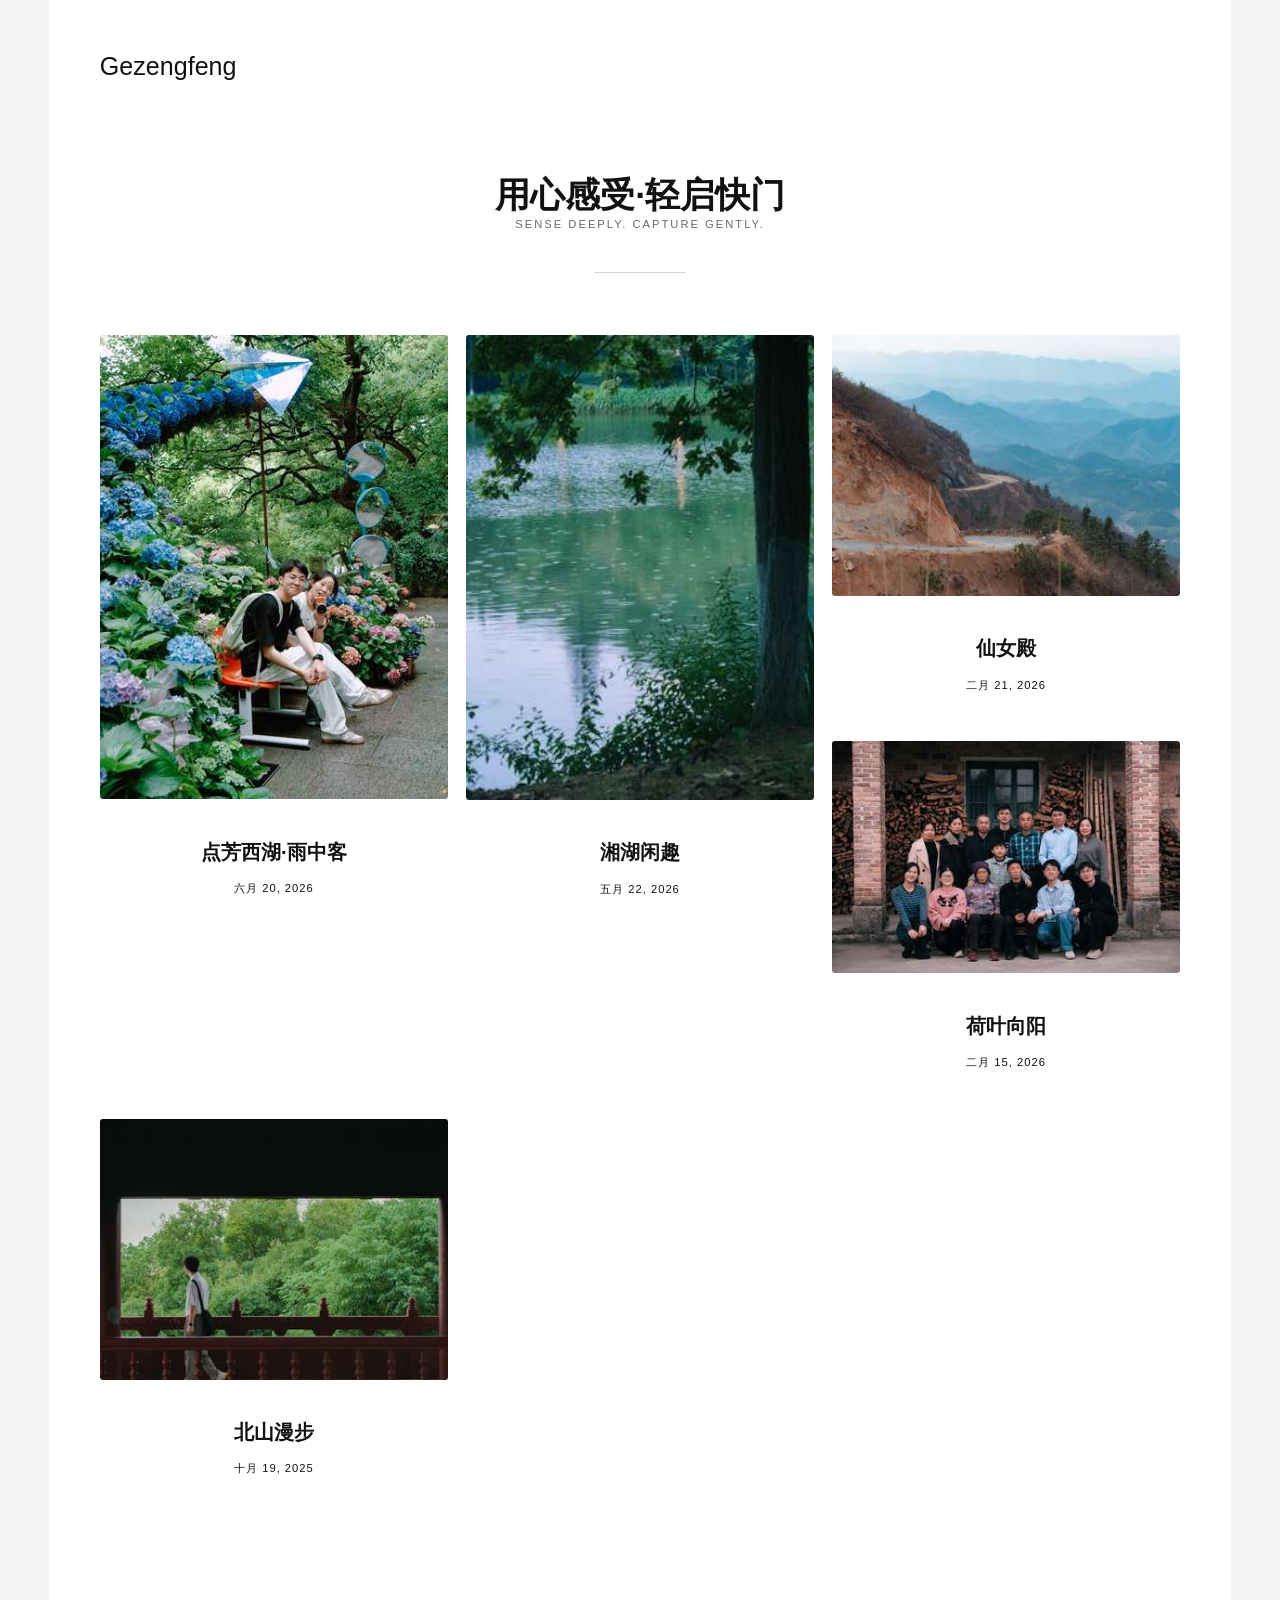
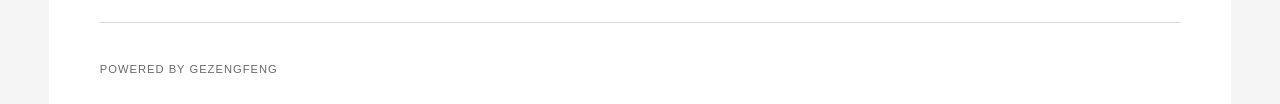
==== commit 2f4cc1e9: "Updated from Publii" ====
--- a/index.html
+++ b/index.html
@@ -1,3 +1,3 @@
 <!DOCTYPE html><html lang="zh-cn"><head><meta charset="utf-8"><meta http-equiv="X-UA-Compatible" content="IE=edge"><meta name="viewport" content="width=device-width,initial-scale=1"><title>Gezengfeng</title><meta name="generator" content="Publii Open-Source CMS for Static Site"><link rel="canonical" href="https://gezengfeng.github.io/my-photos/"><link rel="alternate" type="application/atom+xml" href="https://gezengfeng.github.io/my-photos/feed.xml" title="Gezengfeng - RSS"><link rel="alternate" type="application/json" href="https://gezengfeng.github.io/my-photos/feed.json" title="Gezengfeng - JSON"><meta property="og:title" content="Gezengfeng"><meta property="og:site_name" content="Gezengfeng"><meta property="og:description" content=""><meta property="og:url" content="https://gezengfeng.github.io/my-photos/"><meta property="og:type" content="website"><link rel="stylesheet" href="https://gezengfeng.github.io/my-photos/assets/css/style.css?v=c08f8540d506d9aeff445ee3dbabb9d5"><script type="application/ld+json">{"@context":"http://schema.org","@type":"Organization","name":"Gezengfeng","url":"https://gezengfeng.github.io/my-photos/"}</script><noscript><style>img[loading] {
                     opacity: 1;
-                }</style></noscript></head><body class="home-template"><div class="container"><header class="header" id="js-header"><a href="https://gezengfeng.github.io/my-photos/" class="logo">Gezengfeng</a></header><main><section class="hero wrapper"><p>用心感受·轻启快门</p><h1>Sense deeply. Capture gently.</h1></section><section class="l-col l-col--3"><article class="c-card jia-ren"><a href="https://gezengfeng.github.io/my-photos/2606-2.html" class="c-card__link"><div class="c-card__header"><img src="https://gezengfeng.github.io/my-photos/media/posts/3/IMG_20260620_232823.jpg" srcset="https://gezengfeng.github.io/my-photos/media/posts/3/responsive/IMG_20260620_232823-xs.jpg 300w, https://gezengfeng.github.io/my-photos/media/posts/3/responsive/IMG_20260620_232823-sm.jpg 480w, https://gezengfeng.github.io/my-photos/media/posts/3/responsive/IMG_20260620_232823-md.jpg 768w, https://gezengfeng.github.io/my-photos/media/posts/3/responsive/IMG_20260620_232823-lg.jpg 1024w, https://gezengfeng.github.io/my-photos/media/posts/3/responsive/IMG_20260620_232823-xl.jpg 1360w, https://gezengfeng.github.io/my-photos/media/posts/3/responsive/IMG_20260620_232823-2xl.jpg 1600w, https://gezengfeng.github.io/my-photos/media/posts/3/responsive/IMG_20260620_232823-sm2.jpg 375w" sizes="(min-width: 75em) 25vw, (min-width: 56.25em) 33vw, (min-width: 37.5em) 50vw, 100vw" loading="lazy" height="4096" width="3072" alt=""></div><div class="c-card__body"><div class="c-card__text"><h2>点芳西湖 · 雨中客</h2><time datetime="2026-06-20T18:15">六月 20, 2026</time></div></div></a></article><article class="c-card feng-jing jie-pai"><a href="https://gezengfeng.github.io/my-photos/xiang-hu.html" class="c-card__link"><div class="c-card__header"><img src="https://gezengfeng.github.io/my-photos/media/posts/7/01063275.jpg" srcset="https://gezengfeng.github.io/my-photos/media/posts/7/responsive/01063275-xs.jpg 300w, https://gezengfeng.github.io/my-photos/media/posts/7/responsive/01063275-sm.jpg 480w, https://gezengfeng.github.io/my-photos/media/posts/7/responsive/01063275-md.jpg 768w, https://gezengfeng.github.io/my-photos/media/posts/7/responsive/01063275-lg.jpg 1024w, https://gezengfeng.github.io/my-photos/media/posts/7/responsive/01063275-xl.jpg 1360w, https://gezengfeng.github.io/my-photos/media/posts/7/responsive/01063275-2xl.jpg 1600w, https://gezengfeng.github.io/my-photos/media/posts/7/responsive/01063275-sm2.jpg 375w" sizes="(min-width: 75em) 25vw, (min-width: 56.25em) 33vw, (min-width: 37.5em) 50vw, 100vw" loading="lazy" height="3829" width="5105" alt=""></div><div class="c-card__body"><div class="c-card__text"><h2>湘湖闲趣</h2><time datetime="2026-05-22T19:58">五月 22, 2026</time></div></div></a></article><article class="c-card feng-jing jia-ren"><a href="https://gezengfeng.github.io/my-photos/xian-nu-dian.html" class="c-card__link"><div class="c-card__header"><img src="https://gezengfeng.github.io/my-photos/media/posts/5/01052878.jpg" srcset="https://gezengfeng.github.io/my-photos/media/posts/5/responsive/01052878-xs.jpg 300w, https://gezengfeng.github.io/my-photos/media/posts/5/responsive/01052878-sm.jpg 480w, https://gezengfeng.github.io/my-photos/media/posts/5/responsive/01052878-md.jpg 768w, https://gezengfeng.github.io/my-photos/media/posts/5/responsive/01052878-lg.jpg 1024w, https://gezengfeng.github.io/my-photos/media/posts/5/responsive/01052878-xl.jpg 1360w, https://gezengfeng.github.io/my-photos/media/posts/5/responsive/01052878-2xl.jpg 1600w, https://gezengfeng.github.io/my-photos/media/posts/5/responsive/01052878-sm2.jpg 375w" sizes="(min-width: 75em) 25vw, (min-width: 56.25em) 33vw, (min-width: 37.5em) 50vw, 100vw" loading="lazy" height="5138" width="3854" alt=""></div><div class="c-card__body"><div class="c-card__text"><h2>仙女殿</h2><time datetime="2026-02-21T19:46">二月 21, 2026</time></div></div></a></article><article class="c-card jia-ren"><a href="https://gezengfeng.github.io/my-photos/he-ye-xiang-yang.html" class="c-card__link"><div class="c-card__header"><img src="https://gezengfeng.github.io/my-photos/media/posts/6/DSC01377.jpg" srcset="https://gezengfeng.github.io/my-photos/media/posts/6/responsive/DSC01377-xs.jpg 300w, https://gezengfeng.github.io/my-photos/media/posts/6/responsive/DSC01377-sm.jpg 480w, https://gezengfeng.github.io/my-photos/media/posts/6/responsive/DSC01377-md.jpg 768w, https://gezengfeng.github.io/my-photos/media/posts/6/responsive/DSC01377-lg.jpg 1024w, https://gezengfeng.github.io/my-photos/media/posts/6/responsive/DSC01377-xl.jpg 1360w, https://gezengfeng.github.io/my-photos/media/posts/6/responsive/DSC01377-2xl.jpg 1600w, https://gezengfeng.github.io/my-photos/media/posts/6/responsive/DSC01377-sm2.jpg 375w" sizes="(min-width: 75em) 25vw, (min-width: 56.25em) 33vw, (min-width: 37.5em) 50vw, 100vw" loading="lazy" height="3072" width="4608" alt=""></div><div class="c-card__body"><div class="c-card__text"><h2>荷叶向阳</h2><time datetime="2026-02-15T19:50">二月 15, 2026</time></div></div></a></article><article class="c-card feng-jing jie-pai"><a href="https://gezengfeng.github.io/my-photos/xiang-hu-yi-quan.html" class="c-card__link"><div class="c-card__header"><img src="https://gezengfeng.github.io/my-photos/media/posts/4/P1041990.jpg" srcset="https://gezengfeng.github.io/my-photos/media/posts/4/responsive/P1041990-xs.jpg 300w, https://gezengfeng.github.io/my-photos/media/posts/4/responsive/P1041990-sm.jpg 480w, https://gezengfeng.github.io/my-photos/media/posts/4/responsive/P1041990-md.jpg 768w, https://gezengfeng.github.io/my-photos/media/posts/4/responsive/P1041990-lg.jpg 1024w, https://gezengfeng.github.io/my-photos/media/posts/4/responsive/P1041990-xl.jpg 1360w, https://gezengfeng.github.io/my-photos/media/posts/4/responsive/P1041990-2xl.jpg 1600w, https://gezengfeng.github.io/my-photos/media/posts/4/responsive/P1041990-sm2.jpg 375w" sizes="(min-width: 75em) 25vw, (min-width: 56.25em) 33vw, (min-width: 37.5em) 50vw, 100vw" loading="lazy" height="3775" width="5033" alt=""></div><div class="c-card__body"><div class="c-card__text"><h2>北山徒步</h2><time datetime="2025-10-19T19:17">十月 19, 2025</time></div></div></a></article></section></main><footer class="footer"><div class="footer__copyright">Powered by Gezengfeng</div></footer></div><script defer="defer" src="https://gezengfeng.github.io/my-photos/assets/js/scripts.min.js?v=1762f7ab131e33a4eb8fb224822de245"></script><script>window.publiiThemeMenuConfig={mobileMenuMode:'sidebar',animationSpeed:300,submenuWidth: 'auto',doubleClickTime:500,mobileMenuExpandableSubmenus:true,relatedContainerForOverlayMenuSelector:'.navbar'};</script><script defer="defer" src="https://gezengfeng.github.io/my-photos/assets/js/isotope.pkgd.min.js?v=2afcff647ed260006faa71c8e779e8d4"></script><script>window.addEventListener("DOMContentLoaded",function(){var j=new Isotope(".l-col",{itemSelector:".c-card",percentPosition:true,layoutMode:"masonry",transitionDuration:"0.6s",masonry:{columnWidth:".c-card"}});var g=document.querySelector(".filter__button-group");if(g){g.addEventListener("click",function(i){if(!matchesSelector(i.target,"button")){return}var k=i.target.getAttribute("data-filter");j.arrange({filter:k})});var b=document.querySelectorAll(".filter__button-group");for(var c=0,e=b.length;c<e;c++){var d=b[c];h(d)}function h(i){i.addEventListener("click",function(k){if(!matchesSelector(k.target,"button")){return}var m=i.querySelector(".is-active");if(m){m.classList.remove("is-active");m.setAttribute("aria-pressed","false")}k.target.classList.add("is-active");k.target.setAttribute("aria-pressed","true")})}}var a=document.querySelector(".l-col");var f=document.querySelectorAll(".c-card");a.classList.add("is-visible");j.revealItemElements(f)});</script><script>/*<![CDATA[*/var images=document.querySelectorAll("img[loading]");for(var i=0;i<images.length;i++){if(images[i].complete){images[i].classList.add("is-loaded")}else{images[i].addEventListener("load",function(){this.classList.add("is-loaded")},false)}};/*]]>*/</script></body></html>+                }</style></noscript></head><body class="home-template"><div class="container"><header class="header" id="js-header"><a href="https://gezengfeng.github.io/my-photos/" class="logo">Gezengfeng</a></header><main><section class="hero wrapper"><h1>用心感受·轻启快门</h1><p>Sense deeply. Capture gently.</p></section><section class="l-col l-col--3"><article class="c-card jia-ren"><a href="https://gezengfeng.github.io/my-photos/2606-2.html" class="c-card__link"><div class="c-card__header"><img src="https://gezengfeng.github.io/my-photos/media/posts/3/IMG_20260620_232823.jpg" srcset="https://gezengfeng.github.io/my-photos/media/posts/3/responsive/IMG_20260620_232823-xs.jpg 300w, https://gezengfeng.github.io/my-photos/media/posts/3/responsive/IMG_20260620_232823-sm.jpg 480w, https://gezengfeng.github.io/my-photos/media/posts/3/responsive/IMG_20260620_232823-md.jpg 768w, https://gezengfeng.github.io/my-photos/media/posts/3/responsive/IMG_20260620_232823-lg.jpg 1024w, https://gezengfeng.github.io/my-photos/media/posts/3/responsive/IMG_20260620_232823-xl.jpg 1360w, https://gezengfeng.github.io/my-photos/media/posts/3/responsive/IMG_20260620_232823-2xl.jpg 1600w, https://gezengfeng.github.io/my-photos/media/posts/3/responsive/IMG_20260620_232823-sm2.jpg 375w" sizes="(min-width: 75em) 25vw, (min-width: 56.25em) 33vw, (min-width: 37.5em) 50vw, 100vw" loading="lazy" height="4096" width="3072" alt=""></div><div class="c-card__body"><div class="c-card__text"><h2>点芳西湖·雨中客</h2><time datetime="2026-06-20T18:15">六月 20, 2026</time></div></div></a></article><article class="c-card feng-jing jie-pai"><a href="https://gezengfeng.github.io/my-photos/xiang-hu.html" class="c-card__link"><div class="c-card__header"><img src="https://gezengfeng.github.io/my-photos/media/posts/7/01063275.jpg" srcset="https://gezengfeng.github.io/my-photos/media/posts/7/responsive/01063275-xs.jpg 300w, https://gezengfeng.github.io/my-photos/media/posts/7/responsive/01063275-sm.jpg 480w, https://gezengfeng.github.io/my-photos/media/posts/7/responsive/01063275-md.jpg 768w, https://gezengfeng.github.io/my-photos/media/posts/7/responsive/01063275-lg.jpg 1024w, https://gezengfeng.github.io/my-photos/media/posts/7/responsive/01063275-xl.jpg 1360w, https://gezengfeng.github.io/my-photos/media/posts/7/responsive/01063275-2xl.jpg 1600w, https://gezengfeng.github.io/my-photos/media/posts/7/responsive/01063275-sm2.jpg 375w" sizes="(min-width: 75em) 25vw, (min-width: 56.25em) 33vw, (min-width: 37.5em) 50vw, 100vw" loading="lazy" height="3829" width="5105" alt=""></div><div class="c-card__body"><div class="c-card__text"><h2>湘湖闲趣</h2><time datetime="2026-05-22T19:58">五月 22, 2026</time></div></div></a></article><article class="c-card feng-jing jia-ren"><a href="https://gezengfeng.github.io/my-photos/xian-nu-dian.html" class="c-card__link"><div class="c-card__header"><img src="https://gezengfeng.github.io/my-photos/media/posts/5/01052891.jpg" srcset="https://gezengfeng.github.io/my-photos/media/posts/5/responsive/01052891-xs.jpg 300w, https://gezengfeng.github.io/my-photos/media/posts/5/responsive/01052891-sm.jpg 480w, https://gezengfeng.github.io/my-photos/media/posts/5/responsive/01052891-md.jpg 768w, https://gezengfeng.github.io/my-photos/media/posts/5/responsive/01052891-lg.jpg 1024w, https://gezengfeng.github.io/my-photos/media/posts/5/responsive/01052891-xl.jpg 1360w, https://gezengfeng.github.io/my-photos/media/posts/5/responsive/01052891-2xl.jpg 1600w, https://gezengfeng.github.io/my-photos/media/posts/5/responsive/01052891-sm2.jpg 375w" sizes="(min-width: 75em) 25vw, (min-width: 56.25em) 33vw, (min-width: 37.5em) 50vw, 100vw" loading="lazy" height="3888" width="5184" alt=""></div><div class="c-card__body"><div class="c-card__text"><h2>仙女殿</h2><time datetime="2026-02-21T19:46">二月 21, 2026</time></div></div></a></article><article class="c-card jia-ren"><a href="https://gezengfeng.github.io/my-photos/he-ye-xiang-yang.html" class="c-card__link"><div class="c-card__header"><img src="https://gezengfeng.github.io/my-photos/media/posts/6/DSC01377.jpg" srcset="https://gezengfeng.github.io/my-photos/media/posts/6/responsive/DSC01377-xs.jpg 300w, https://gezengfeng.github.io/my-photos/media/posts/6/responsive/DSC01377-sm.jpg 480w, https://gezengfeng.github.io/my-photos/media/posts/6/responsive/DSC01377-md.jpg 768w, https://gezengfeng.github.io/my-photos/media/posts/6/responsive/DSC01377-lg.jpg 1024w, https://gezengfeng.github.io/my-photos/media/posts/6/responsive/DSC01377-xl.jpg 1360w, https://gezengfeng.github.io/my-photos/media/posts/6/responsive/DSC01377-2xl.jpg 1600w, https://gezengfeng.github.io/my-photos/media/posts/6/responsive/DSC01377-sm2.jpg 375w" sizes="(min-width: 75em) 25vw, (min-width: 56.25em) 33vw, (min-width: 37.5em) 50vw, 100vw" loading="lazy" height="3072" width="4608" alt=""></div><div class="c-card__body"><div class="c-card__text"><h2>荷叶向阳</h2><time datetime="2026-02-15T19:50">二月 15, 2026</time></div></div></a></article><article class="c-card feng-jing jie-pai"><a href="https://gezengfeng.github.io/my-photos/xiang-hu-yi-quan.html" class="c-card__link"><div class="c-card__header"><img src="https://gezengfeng.github.io/my-photos/media/posts/4/P1041990.jpg" srcset="https://gezengfeng.github.io/my-photos/media/posts/4/responsive/P1041990-xs.jpg 300w, https://gezengfeng.github.io/my-photos/media/posts/4/responsive/P1041990-sm.jpg 480w, https://gezengfeng.github.io/my-photos/media/posts/4/responsive/P1041990-md.jpg 768w, https://gezengfeng.github.io/my-photos/media/posts/4/responsive/P1041990-lg.jpg 1024w, https://gezengfeng.github.io/my-photos/media/posts/4/responsive/P1041990-xl.jpg 1360w, https://gezengfeng.github.io/my-photos/media/posts/4/responsive/P1041990-2xl.jpg 1600w, https://gezengfeng.github.io/my-photos/media/posts/4/responsive/P1041990-sm2.jpg 375w" sizes="(min-width: 75em) 25vw, (min-width: 56.25em) 33vw, (min-width: 37.5em) 50vw, 100vw" loading="lazy" height="3775" width="5033" alt=""></div><div class="c-card__body"><div class="c-card__text"><h2>北山漫步</h2><time datetime="2025-10-19T19:17">十月 19, 2025</time></div></div></a></article></section></main><footer class="footer"><div class="footer__copyright">Powered by Gezengfeng</div></footer></div><script defer="defer" src="https://gezengfeng.github.io/my-photos/assets/js/scripts.min.js?v=1762f7ab131e33a4eb8fb224822de245"></script><script>window.publiiThemeMenuConfig={mobileMenuMode:'sidebar',animationSpeed:300,submenuWidth: 'auto',doubleClickTime:500,mobileMenuExpandableSubmenus:true,relatedContainerForOverlayMenuSelector:'.navbar'};</script><script defer="defer" src="https://gezengfeng.github.io/my-photos/assets/js/isotope.pkgd.min.js?v=2afcff647ed260006faa71c8e779e8d4"></script><script>window.addEventListener("DOMContentLoaded",function(){var j=new Isotope(".l-col",{itemSelector:".c-card",percentPosition:true,layoutMode:"masonry",transitionDuration:"0.6s",masonry:{columnWidth:".c-card"}});var g=document.querySelector(".filter__button-group");if(g){g.addEventListener("click",function(i){if(!matchesSelector(i.target,"button")){return}var k=i.target.getAttribute("data-filter");j.arrange({filter:k})});var b=document.querySelectorAll(".filter__button-group");for(var c=0,e=b.length;c<e;c++){var d=b[c];h(d)}function h(i){i.addEventListener("click",function(k){if(!matchesSelector(k.target,"button")){return}var m=i.querySelector(".is-active");if(m){m.classList.remove("is-active");m.setAttribute("aria-pressed","false")}k.target.classList.add("is-active");k.target.setAttribute("aria-pressed","true")})}}var a=document.querySelector(".l-col");var f=document.querySelectorAll(".c-card");a.classList.add("is-visible");j.revealItemElements(f)});</script><script>/*<![CDATA[*/var images=document.querySelectorAll("img[loading]");for(var i=0;i<images.length;i++){if(images[i].complete){images[i].classList.add("is-loaded")}else{images[i].addEventListener("load",function(){this.classList.add("is-loaded")},false)}};/*]]>*/</script></body></html>
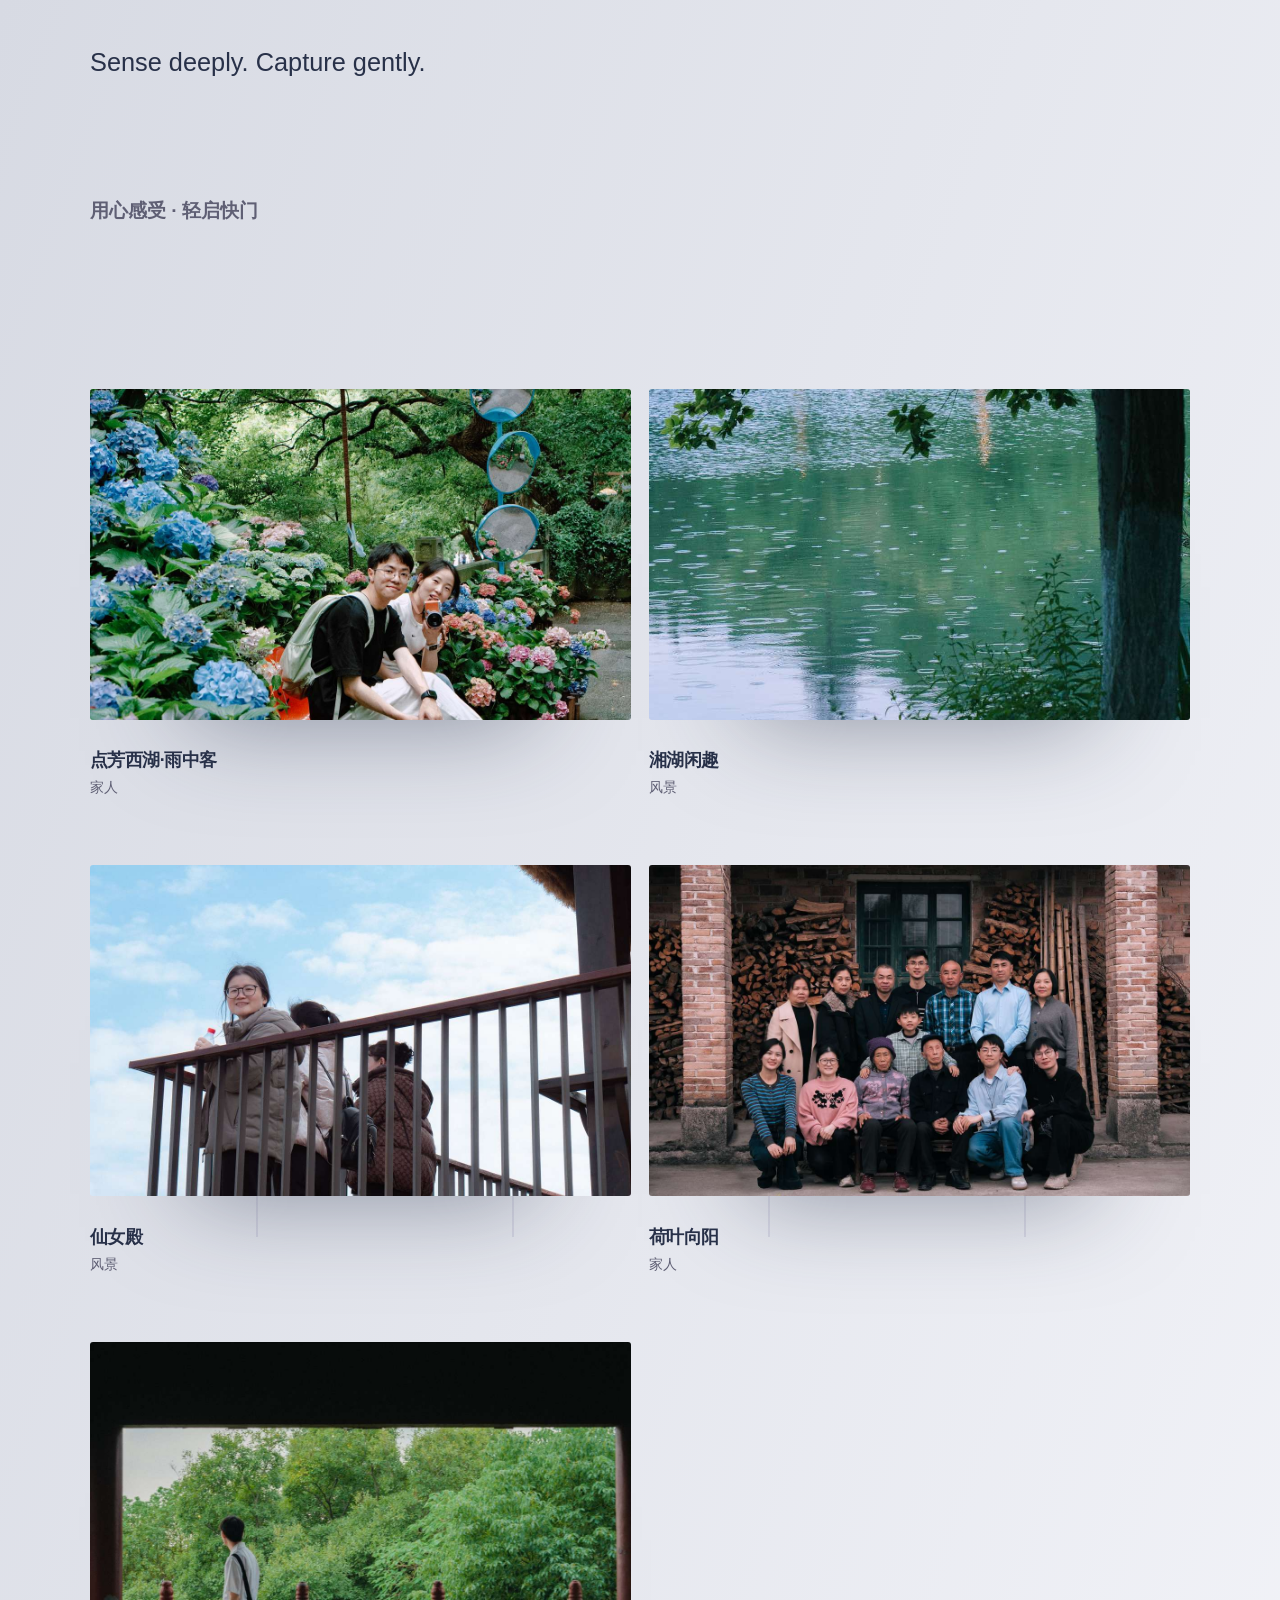
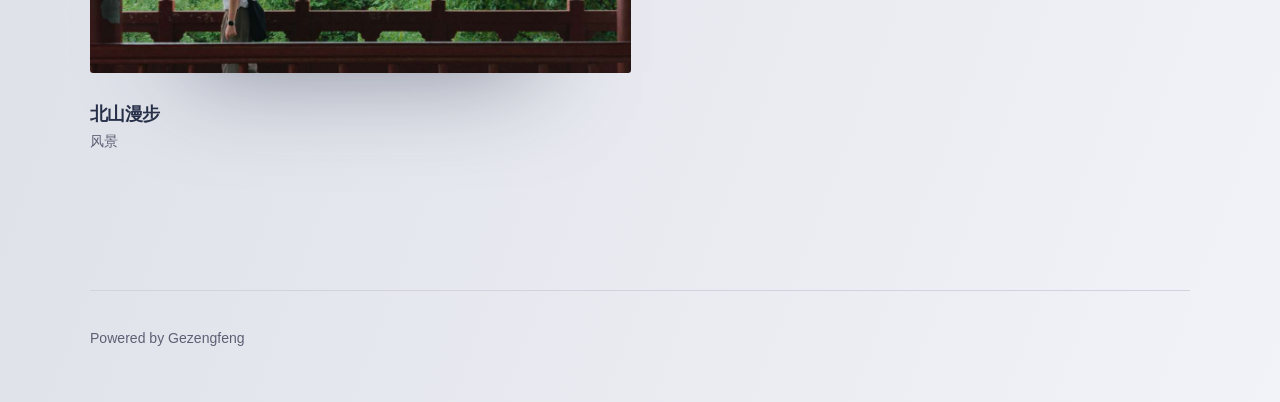
==== commit 8b8dfe3d: "Updated from Publii" ====
--- a/index.html
+++ b/index.html
@@ -1,3 +1,17 @@
-<!DOCTYPE html><html lang="zh-cn"><head><meta charset="utf-8"><meta http-equiv="X-UA-Compatible" content="IE=edge"><meta name="viewport" content="width=device-width,initial-scale=1"><title>Gezengfeng</title><meta name="generator" content="Publii Open-Source CMS for Static Site"><link rel="canonical" href="https://gezengfeng.github.io/my-photos/"><link rel="alternate" type="application/atom+xml" href="https://gezengfeng.github.io/my-photos/feed.xml" title="Gezengfeng - RSS"><link rel="alternate" type="application/json" href="https://gezengfeng.github.io/my-photos/feed.json" title="Gezengfeng - JSON"><meta property="og:title" content="Gezengfeng"><meta property="og:site_name" content="Gezengfeng"><meta property="og:description" content=""><meta property="og:url" content="https://gezengfeng.github.io/my-photos/"><meta property="og:type" content="website"><link rel="stylesheet" href="https://gezengfeng.github.io/my-photos/assets/css/style.css?v=c08f8540d506d9aeff445ee3dbabb9d5"><script type="application/ld+json">{"@context":"http://schema.org","@type":"Organization","name":"Gezengfeng","url":"https://gezengfeng.github.io/my-photos/"}</script><noscript><style>img[loading] {
+<!DOCTYPE html><html lang="zh-cn"><head><meta charset="utf-8"><meta http-equiv="X-UA-Compatible" content="IE=edge"><meta name="viewport" content="width=device-width,initial-scale=1"><title>Sense deeply. Capture gently.</title><meta name="generator" content="Publii Open-Source CMS for Static Site"><link rel="canonical" href="https://gezengfeng.github.io/my-photos/"><link rel="alternate" type="application/atom+xml" href="https://gezengfeng.github.io/my-photos/feed.xml" title="Sense deeply. Capture gently. - RSS"><link rel="alternate" type="application/json" href="https://gezengfeng.github.io/my-photos/feed.json" title="Sense deeply. Capture gently. - JSON"><meta property="og:title" content="Sense deeply. Capture gently."><meta property="og:site_name" content="Sense deeply. Capture gently."><meta property="og:description" content=""><meta property="og:url" content="https://gezengfeng.github.io/my-photos/"><meta property="og:type" content="website"><link rel="stylesheet" href="https://gezengfeng.github.io/my-photos/assets/css/style.css?v=9763c2127e3ff107113b48061787f784"><script type="application/ld+json">{"@context":"http://schema.org","@type":"Organization","name":"Sense deeply. Capture gently.","url":"https://gezengfeng.github.io/my-photos/"}</script><noscript><style>img[loading] {
                     opacity: 1;
-                }</style></noscript></head><body class="home-template"><div class="container"><header class="header" id="js-header"><a href="https://gezengfeng.github.io/my-photos/" class="logo">Gezengfeng</a></header><main><section class="hero wrapper"><h1>用心感受·轻启快门</h1><p>Sense deeply. Capture gently.</p></section><section class="l-col l-col--3"><article class="c-card jia-ren"><a href="https://gezengfeng.github.io/my-photos/2606-2.html" class="c-card__link"><div class="c-card__header"><img src="https://gezengfeng.github.io/my-photos/media/posts/3/IMG_20260620_232823.jpg" srcset="https://gezengfeng.github.io/my-photos/media/posts/3/responsive/IMG_20260620_232823-xs.jpg 300w, https://gezengfeng.github.io/my-photos/media/posts/3/responsive/IMG_20260620_232823-sm.jpg 480w, https://gezengfeng.github.io/my-photos/media/posts/3/responsive/IMG_20260620_232823-md.jpg 768w, https://gezengfeng.github.io/my-photos/media/posts/3/responsive/IMG_20260620_232823-lg.jpg 1024w, https://gezengfeng.github.io/my-photos/media/posts/3/responsive/IMG_20260620_232823-xl.jpg 1360w, https://gezengfeng.github.io/my-photos/media/posts/3/responsive/IMG_20260620_232823-2xl.jpg 1600w, https://gezengfeng.github.io/my-photos/media/posts/3/responsive/IMG_20260620_232823-sm2.jpg 375w" sizes="(min-width: 75em) 25vw, (min-width: 56.25em) 33vw, (min-width: 37.5em) 50vw, 100vw" loading="lazy" height="4096" width="3072" alt=""></div><div class="c-card__body"><div class="c-card__text"><h2>点芳西湖·雨中客</h2><time datetime="2026-06-20T18:15">六月 20, 2026</time></div></div></a></article><article class="c-card feng-jing jie-pai"><a href="https://gezengfeng.github.io/my-photos/xiang-hu.html" class="c-card__link"><div class="c-card__header"><img src="https://gezengfeng.github.io/my-photos/media/posts/7/01063275.jpg" srcset="https://gezengfeng.github.io/my-photos/media/posts/7/responsive/01063275-xs.jpg 300w, https://gezengfeng.github.io/my-photos/media/posts/7/responsive/01063275-sm.jpg 480w, https://gezengfeng.github.io/my-photos/media/posts/7/responsive/01063275-md.jpg 768w, https://gezengfeng.github.io/my-photos/media/posts/7/responsive/01063275-lg.jpg 1024w, https://gezengfeng.github.io/my-photos/media/posts/7/responsive/01063275-xl.jpg 1360w, https://gezengfeng.github.io/my-photos/media/posts/7/responsive/01063275-2xl.jpg 1600w, https://gezengfeng.github.io/my-photos/media/posts/7/responsive/01063275-sm2.jpg 375w" sizes="(min-width: 75em) 25vw, (min-width: 56.25em) 33vw, (min-width: 37.5em) 50vw, 100vw" loading="lazy" height="3829" width="5105" alt=""></div><div class="c-card__body"><div class="c-card__text"><h2>湘湖闲趣</h2><time datetime="2026-05-22T19:58">五月 22, 2026</time></div></div></a></article><article class="c-card feng-jing jia-ren"><a href="https://gezengfeng.github.io/my-photos/xian-nu-dian.html" class="c-card__link"><div class="c-card__header"><img src="https://gezengfeng.github.io/my-photos/media/posts/5/01052891.jpg" srcset="https://gezengfeng.github.io/my-photos/media/posts/5/responsive/01052891-xs.jpg 300w, https://gezengfeng.github.io/my-photos/media/posts/5/responsive/01052891-sm.jpg 480w, https://gezengfeng.github.io/my-photos/media/posts/5/responsive/01052891-md.jpg 768w, https://gezengfeng.github.io/my-photos/media/posts/5/responsive/01052891-lg.jpg 1024w, https://gezengfeng.github.io/my-photos/media/posts/5/responsive/01052891-xl.jpg 1360w, https://gezengfeng.github.io/my-photos/media/posts/5/responsive/01052891-2xl.jpg 1600w, https://gezengfeng.github.io/my-photos/media/posts/5/responsive/01052891-sm2.jpg 375w" sizes="(min-width: 75em) 25vw, (min-width: 56.25em) 33vw, (min-width: 37.5em) 50vw, 100vw" loading="lazy" height="3888" width="5184" alt=""></div><div class="c-card__body"><div class="c-card__text"><h2>仙女殿</h2><time datetime="2026-02-21T19:46">二月 21, 2026</time></div></div></a></article><article class="c-card jia-ren"><a href="https://gezengfeng.github.io/my-photos/he-ye-xiang-yang.html" class="c-card__link"><div class="c-card__header"><img src="https://gezengfeng.github.io/my-photos/media/posts/6/DSC01377.jpg" srcset="https://gezengfeng.github.io/my-photos/media/posts/6/responsive/DSC01377-xs.jpg 300w, https://gezengfeng.github.io/my-photos/media/posts/6/responsive/DSC01377-sm.jpg 480w, https://gezengfeng.github.io/my-photos/media/posts/6/responsive/DSC01377-md.jpg 768w, https://gezengfeng.github.io/my-photos/media/posts/6/responsive/DSC01377-lg.jpg 1024w, https://gezengfeng.github.io/my-photos/media/posts/6/responsive/DSC01377-xl.jpg 1360w, https://gezengfeng.github.io/my-photos/media/posts/6/responsive/DSC01377-2xl.jpg 1600w, https://gezengfeng.github.io/my-photos/media/posts/6/responsive/DSC01377-sm2.jpg 375w" sizes="(min-width: 75em) 25vw, (min-width: 56.25em) 33vw, (min-width: 37.5em) 50vw, 100vw" loading="lazy" height="3072" width="4608" alt=""></div><div class="c-card__body"><div class="c-card__text"><h2>荷叶向阳</h2><time datetime="2026-02-15T19:50">二月 15, 2026</time></div></div></a></article><article class="c-card feng-jing jie-pai"><a href="https://gezengfeng.github.io/my-photos/xiang-hu-yi-quan.html" class="c-card__link"><div class="c-card__header"><img src="https://gezengfeng.github.io/my-photos/media/posts/4/P1041990.jpg" srcset="https://gezengfeng.github.io/my-photos/media/posts/4/responsive/P1041990-xs.jpg 300w, https://gezengfeng.github.io/my-photos/media/posts/4/responsive/P1041990-sm.jpg 480w, https://gezengfeng.github.io/my-photos/media/posts/4/responsive/P1041990-md.jpg 768w, https://gezengfeng.github.io/my-photos/media/posts/4/responsive/P1041990-lg.jpg 1024w, https://gezengfeng.github.io/my-photos/media/posts/4/responsive/P1041990-xl.jpg 1360w, https://gezengfeng.github.io/my-photos/media/posts/4/responsive/P1041990-2xl.jpg 1600w, https://gezengfeng.github.io/my-photos/media/posts/4/responsive/P1041990-sm2.jpg 375w" sizes="(min-width: 75em) 25vw, (min-width: 56.25em) 33vw, (min-width: 37.5em) 50vw, 100vw" loading="lazy" height="3775" width="5033" alt=""></div><div class="c-card__body"><div class="c-card__text"><h2>北山漫步</h2><time datetime="2025-10-19T19:17">十月 19, 2025</time></div></div></a></article></section></main><footer class="footer"><div class="footer__copyright">Powered by Gezengfeng</div></footer></div><script defer="defer" src="https://gezengfeng.github.io/my-photos/assets/js/scripts.min.js?v=1762f7ab131e33a4eb8fb224822de245"></script><script>window.publiiThemeMenuConfig={mobileMenuMode:'sidebar',animationSpeed:300,submenuWidth: 'auto',doubleClickTime:500,mobileMenuExpandableSubmenus:true,relatedContainerForOverlayMenuSelector:'.navbar'};</script><script defer="defer" src="https://gezengfeng.github.io/my-photos/assets/js/isotope.pkgd.min.js?v=2afcff647ed260006faa71c8e779e8d4"></script><script>window.addEventListener("DOMContentLoaded",function(){var j=new Isotope(".l-col",{itemSelector:".c-card",percentPosition:true,layoutMode:"masonry",transitionDuration:"0.6s",masonry:{columnWidth:".c-card"}});var g=document.querySelector(".filter__button-group");if(g){g.addEventListener("click",function(i){if(!matchesSelector(i.target,"button")){return}var k=i.target.getAttribute("data-filter");j.arrange({filter:k})});var b=document.querySelectorAll(".filter__button-group");for(var c=0,e=b.length;c<e;c++){var d=b[c];h(d)}function h(i){i.addEventListener("click",function(k){if(!matchesSelector(k.target,"button")){return}var m=i.querySelector(".is-active");if(m){m.classList.remove("is-active");m.setAttribute("aria-pressed","false")}k.target.classList.add("is-active");k.target.setAttribute("aria-pressed","true")})}}var a=document.querySelector(".l-col");var f=document.querySelectorAll(".c-card");a.classList.add("is-visible");j.revealItemElements(f)});</script><script>/*<![CDATA[*/var images=document.querySelectorAll("img[loading]");for(var i=0;i<images.length;i++){if(images[i].complete){images[i].classList.add("is-loaded")}else{images[i].addEventListener("load",function(){this.classList.add("is-loaded")},false)}};/*]]>*/</script></body></html>+                }</style></noscript></head><body class="home-template lines"><div class="container lines lines--right"><header class="header"><a href="https://gezengfeng.github.io/my-photos/" class="logo">Sense deeply. Capture gently.</a></header><main class="main"><div class="hero"><p class="align-left"><strong>用心感受 · 轻启快门</strong></p></div><div class="main__content"><div class="l-options" role="toolbar" aria-label="View options"><div class="l-options__item switchers" role="group" aria-label="View layout"><button class="switchers__item is-active" aria-pressed="true" aria-label="Grid view"><svg width="20" height="20" fill="currentColor" aria-hidden="true" focusable="false"><use xlink:href="https://gezengfeng.github.io/my-photos/assets/svg/svg-map.svg#switcher-grid"/></svg></button> <button class="switchers__item" aria-pressed="false" aria-label="List view"><svg width="20" height="20" fill="currentColor" aria-hidden="true" focusable="false"><use xlink:href="https://gezengfeng.github.io/my-photos/assets/svg/svg-map.svg#switcher-rows"/></svg></button></div></div><div class="l-grid l-grid--2"><article class="c-card"><div class="c-card__wrapper"><figure class="c-card__image is-img-loading"><img src="https://gezengfeng.github.io/my-photos/media/posts/3/IMG_20260620_232823.jpg" srcset="https://gezengfeng.github.io/my-photos/media/posts/3/responsive/IMG_20260620_232823-xs.jpg 384w, https://gezengfeng.github.io/my-photos/media/posts/3/responsive/IMG_20260620_232823-sm.jpg 600w, https://gezengfeng.github.io/my-photos/media/posts/3/responsive/IMG_20260620_232823-md.jpg 768w, https://gezengfeng.github.io/my-photos/media/posts/3/responsive/IMG_20260620_232823-lg.jpg 1200w" sizes="(min-width: 37.5em) 80vw, 50vw" loading="lazy" height="4096" width="3072" alt=""></figure><div class="c-card__content"><header><h2 class="c-card__title"><a href="https://gezengfeng.github.io/my-photos/2606-2.html" class="invert">点芳西湖·雨中客</a></h2></header><footer class="c-card__meta"><a href="https://gezengfeng.github.io/my-photos/tags/jia-ren/" class="c-card__tag">家人</a></footer></div></div></article><article class="c-card"><div class="c-card__wrapper"><figure class="c-card__image is-img-loading"><img src="https://gezengfeng.github.io/my-photos/media/posts/7/01063275.jpg" srcset="https://gezengfeng.github.io/my-photos/media/posts/7/responsive/01063275-xs.jpg 384w, https://gezengfeng.github.io/my-photos/media/posts/7/responsive/01063275-sm.jpg 600w, https://gezengfeng.github.io/my-photos/media/posts/7/responsive/01063275-md.jpg 768w, https://gezengfeng.github.io/my-photos/media/posts/7/responsive/01063275-lg.jpg 1200w" sizes="(min-width: 37.5em) 80vw, 50vw" loading="lazy" height="3829" width="5105" alt=""></figure><div class="c-card__content"><header><h2 class="c-card__title"><a href="https://gezengfeng.github.io/my-photos/xiang-hu.html" class="invert">湘湖闲趣</a></h2></header><footer class="c-card__meta"><a href="https://gezengfeng.github.io/my-photos/tags/feng-jing/" class="c-card__tag">风景</a></footer></div></div></article><article class="c-card"><div class="c-card__wrapper"><figure class="c-card__image is-img-loading"><img src="https://gezengfeng.github.io/my-photos/media/posts/5/01052878-2.jpg" srcset="https://gezengfeng.github.io/my-photos/media/posts/5/responsive/01052878-2-xs.jpg 384w, https://gezengfeng.github.io/my-photos/media/posts/5/responsive/01052878-2-sm.jpg 600w, https://gezengfeng.github.io/my-photos/media/posts/5/responsive/01052878-2-md.jpg 768w, https://gezengfeng.github.io/my-photos/media/posts/5/responsive/01052878-2-lg.jpg 1200w" sizes="(min-width: 37.5em) 80vw, 50vw" loading="lazy" height="5138" width="3854" alt=""></figure><div class="c-card__content"><header><h2 class="c-card__title"><a href="https://gezengfeng.github.io/my-photos/xian-nu-dian.html" class="invert">仙女殿</a></h2></header><footer class="c-card__meta"><a href="https://gezengfeng.github.io/my-photos/tags/feng-jing/" class="c-card__tag">风景</a></footer></div></div></article><article class="c-card"><div class="c-card__wrapper"><figure class="c-card__image is-img-loading"><img src="https://gezengfeng.github.io/my-photos/media/posts/6/DSC01377.jpg" srcset="https://gezengfeng.github.io/my-photos/media/posts/6/responsive/DSC01377-xs.jpg 384w, https://gezengfeng.github.io/my-photos/media/posts/6/responsive/DSC01377-sm.jpg 600w, https://gezengfeng.github.io/my-photos/media/posts/6/responsive/DSC01377-md.jpg 768w, https://gezengfeng.github.io/my-photos/media/posts/6/responsive/DSC01377-lg.jpg 1200w" sizes="(min-width: 37.5em) 80vw, 50vw" loading="lazy" height="3072" width="4608" alt=""></figure><div class="c-card__content"><header><h2 class="c-card__title"><a href="https://gezengfeng.github.io/my-photos/he-ye-xiang-yang.html" class="invert">荷叶向阳</a></h2></header><footer class="c-card__meta"><a href="https://gezengfeng.github.io/my-photos/tags/jia-ren/" class="c-card__tag">家人</a></footer></div></div></article><article class="c-card"><div class="c-card__wrapper"><figure class="c-card__image is-img-loading"><img src="https://gezengfeng.github.io/my-photos/media/posts/4/P1041990.jpg" srcset="https://gezengfeng.github.io/my-photos/media/posts/4/responsive/P1041990-xs.jpg 384w, https://gezengfeng.github.io/my-photos/media/posts/4/responsive/P1041990-sm.jpg 600w, https://gezengfeng.github.io/my-photos/media/posts/4/responsive/P1041990-md.jpg 768w, https://gezengfeng.github.io/my-photos/media/posts/4/responsive/P1041990-lg.jpg 1200w" sizes="(min-width: 37.5em) 80vw, 50vw" loading="lazy" height="3775" width="5033" alt=""></figure><div class="c-card__content"><header><h2 class="c-card__title"><a href="https://gezengfeng.github.io/my-photos/xiang-hu-yi-quan.html" class="invert">北山漫步</a></h2></header><footer class="c-card__meta"><a href="https://gezengfeng.github.io/my-photos/tags/feng-jing/" class="c-card__tag">风景</a></footer></div></div></article></div></div></main><footer class="footer"><div class="footer__left"><div class="footer__copy">Powered by Gezengfeng</div></div><button onclick="backToTopFunction()" id="backToTop" class="footer__bttop" aria-label="Back to top" title="Back to top"><svg><use xlink:href="https://gezengfeng.github.io/my-photos/assets/svg/svg-map.svg#toparrow"/></svg></button></footer></div><script>window.publiiThemeMenuConfig = { mobileMenuMode: 'sidebar', animationSpeed: 300, submenuWidth: 'auto', doubleClickTime: 500, mobileMenuExpandableSubmenus: true, relatedContainerForOverlayMenuSelector: '.navbar', };</script><script defer="defer" src="https://gezengfeng.github.io/my-photos/assets/js/scripts.min.js?v=628f9b14187b480516b6c7f8be1e7585"></script><script>function publiiDetectLoadedImages () {
+         var images = document.querySelectorAll('img[loading]:not(.is-loaded)');
+         for (var i = 0; i < images.length; i++) {
+            if (images[i].complete) {
+               images[i].classList.add('is-loaded');
+               images[i].parentNode.classList.remove('is-img-loading');
+            } else {
+               images[i].addEventListener('load', function () {
+                  this.classList.add('is-loaded');
+                  this.parentNode.classList.remove('is-img-loading');
+               }, false);
+            }
+         }
+      }
+      publiiDetectLoadedImages();</script></body></html>
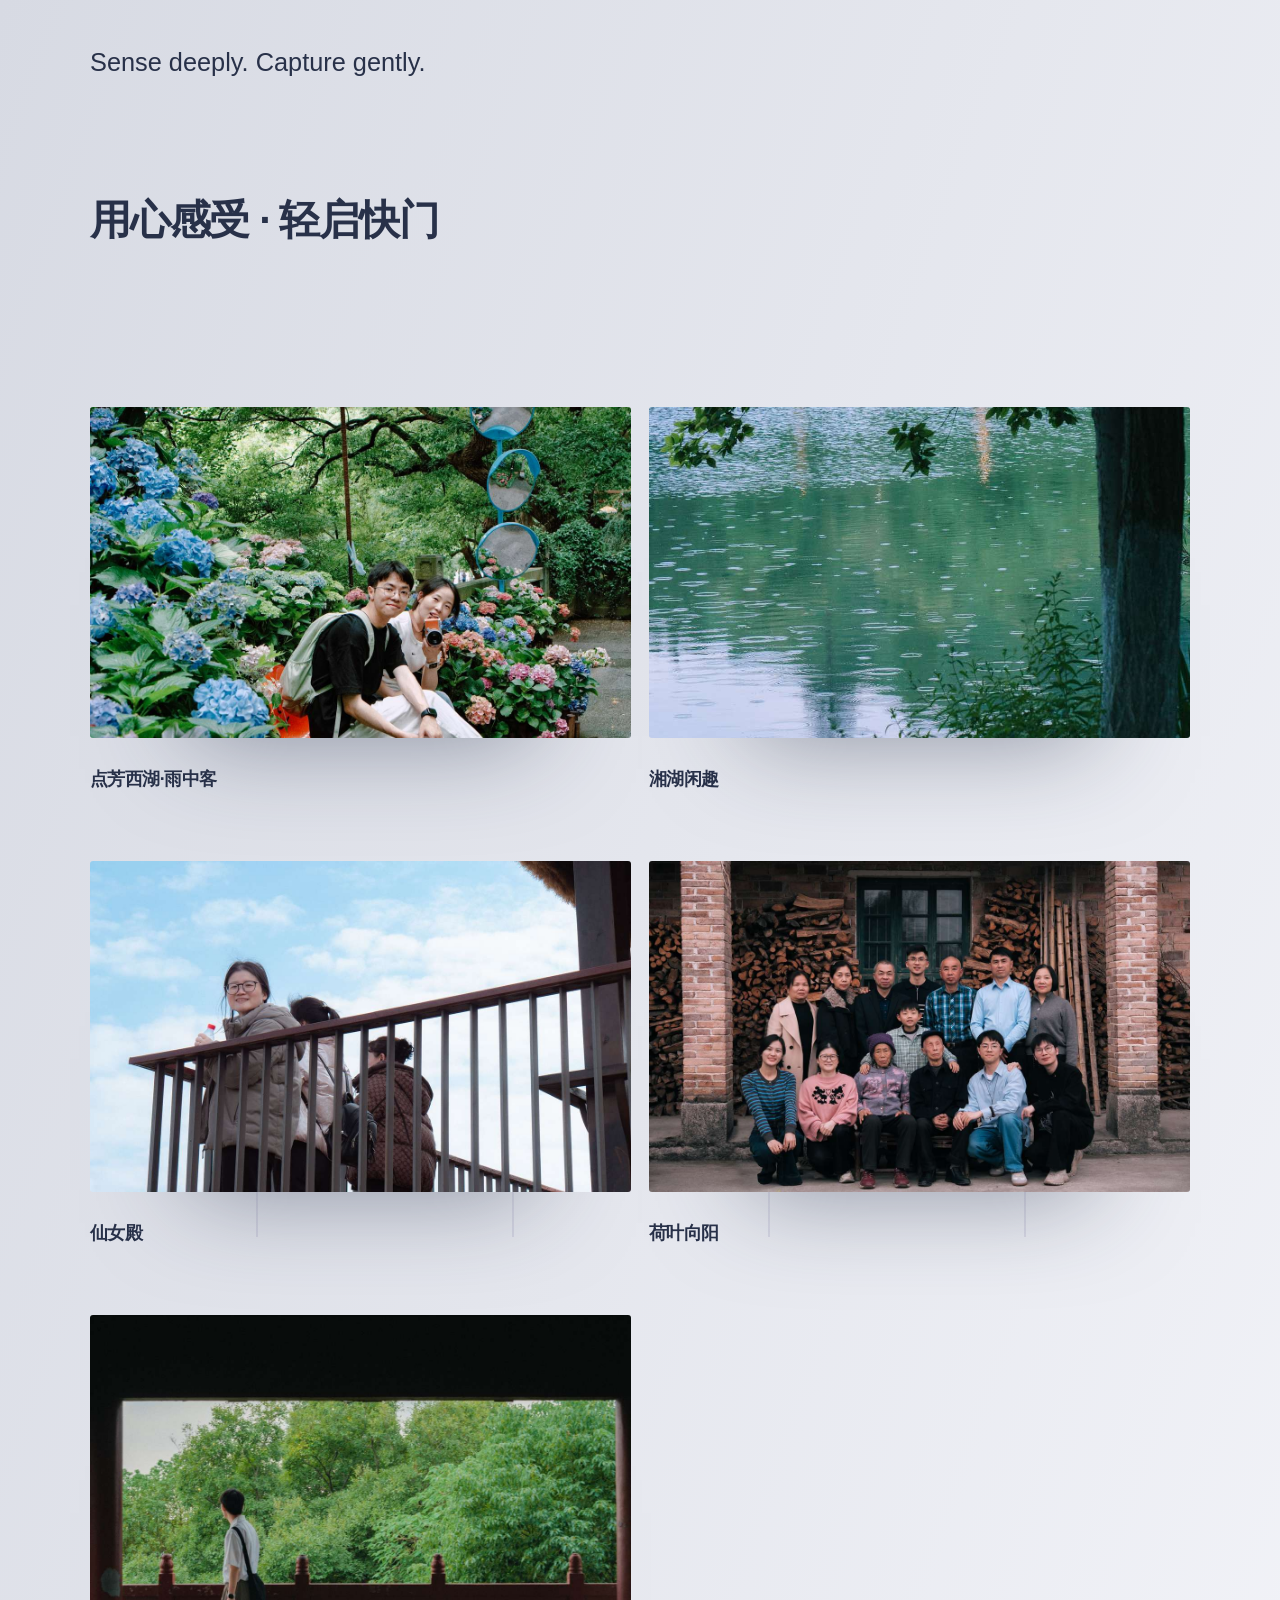
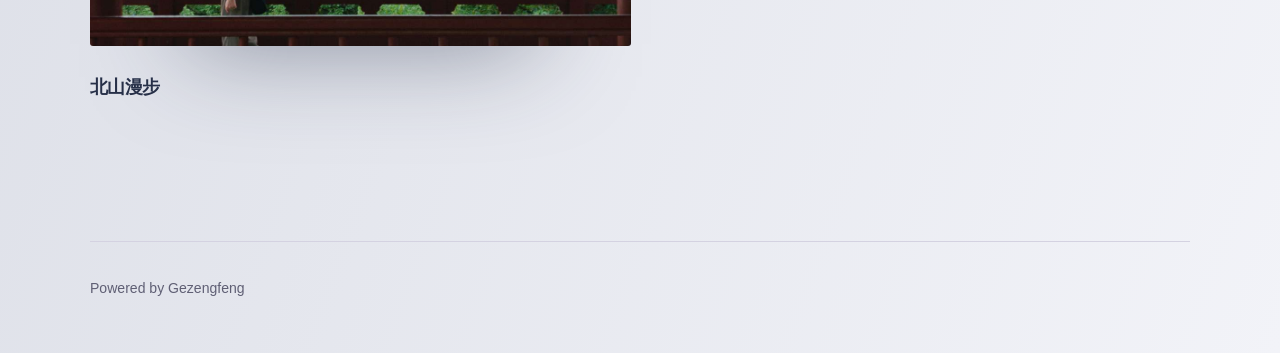
==== commit 2cea81b8: "Updated from Publii" ====
--- a/index.html
+++ b/index.html
@@ -1,6 +1,6 @@
-<!DOCTYPE html><html lang="zh-cn"><head><meta charset="utf-8"><meta http-equiv="X-UA-Compatible" content="IE=edge"><meta name="viewport" content="width=device-width,initial-scale=1"><title>Sense deeply. Capture gently.</title><meta name="generator" content="Publii Open-Source CMS for Static Site"><link rel="canonical" href="https://gezengfeng.github.io/my-photos/"><link rel="alternate" type="application/atom+xml" href="https://gezengfeng.github.io/my-photos/feed.xml" title="Sense deeply. Capture gently. - RSS"><link rel="alternate" type="application/json" href="https://gezengfeng.github.io/my-photos/feed.json" title="Sense deeply. Capture gently. - JSON"><meta property="og:title" content="Sense deeply. Capture gently."><meta property="og:site_name" content="Sense deeply. Capture gently."><meta property="og:description" content=""><meta property="og:url" content="https://gezengfeng.github.io/my-photos/"><meta property="og:type" content="website"><link rel="stylesheet" href="https://gezengfeng.github.io/my-photos/assets/css/style.css?v=9763c2127e3ff107113b48061787f784"><script type="application/ld+json">{"@context":"http://schema.org","@type":"Organization","name":"Sense deeply. Capture gently.","url":"https://gezengfeng.github.io/my-photos/"}</script><noscript><style>img[loading] {
+<!DOCTYPE html><html lang="zh-cn"><head><meta charset="utf-8"><meta http-equiv="X-UA-Compatible" content="IE=edge"><meta name="viewport" content="width=device-width,initial-scale=1"><title>Sense deeply. Capture gently.</title><meta name="generator" content="Publii Open-Source CMS for Static Site"><link rel="canonical" href="https://gezengfeng.github.io/my-photos/"><link rel="alternate" type="application/atom+xml" href="https://gezengfeng.github.io/my-photos/feed.xml" title="Sense deeply. Capture gently. - RSS"><link rel="alternate" type="application/json" href="https://gezengfeng.github.io/my-photos/feed.json" title="Sense deeply. Capture gently. - JSON"><meta property="og:title" content="Sense deeply. Capture gently."><meta property="og:site_name" content="Sense deeply. Capture gently."><meta property="og:description" content=""><meta property="og:url" content="https://gezengfeng.github.io/my-photos/"><meta property="og:type" content="website"><link rel="stylesheet" href="https://gezengfeng.github.io/my-photos/assets/css/style.css?v=7dd70b7b63fedd4b0403e910cebd3b50"><script type="application/ld+json">{"@context":"http://schema.org","@type":"Organization","name":"Sense deeply. Capture gently.","url":"https://gezengfeng.github.io/my-photos/"}</script><noscript><style>img[loading] {
                     opacity: 1;
-                }</style></noscript></head><body class="home-template lines"><div class="container lines lines--right"><header class="header"><a href="https://gezengfeng.github.io/my-photos/" class="logo">Sense deeply. Capture gently.</a></header><main class="main"><div class="hero"><p class="align-left"><strong>用心感受 · 轻启快门</strong></p></div><div class="main__content"><div class="l-options" role="toolbar" aria-label="View options"><div class="l-options__item switchers" role="group" aria-label="View layout"><button class="switchers__item is-active" aria-pressed="true" aria-label="Grid view"><svg width="20" height="20" fill="currentColor" aria-hidden="true" focusable="false"><use xlink:href="https://gezengfeng.github.io/my-photos/assets/svg/svg-map.svg#switcher-grid"/></svg></button> <button class="switchers__item" aria-pressed="false" aria-label="List view"><svg width="20" height="20" fill="currentColor" aria-hidden="true" focusable="false"><use xlink:href="https://gezengfeng.github.io/my-photos/assets/svg/svg-map.svg#switcher-rows"/></svg></button></div></div><div class="l-grid l-grid--2"><article class="c-card"><div class="c-card__wrapper"><figure class="c-card__image is-img-loading"><img src="https://gezengfeng.github.io/my-photos/media/posts/3/IMG_20260620_232823.jpg" srcset="https://gezengfeng.github.io/my-photos/media/posts/3/responsive/IMG_20260620_232823-xs.jpg 384w, https://gezengfeng.github.io/my-photos/media/posts/3/responsive/IMG_20260620_232823-sm.jpg 600w, https://gezengfeng.github.io/my-photos/media/posts/3/responsive/IMG_20260620_232823-md.jpg 768w, https://gezengfeng.github.io/my-photos/media/posts/3/responsive/IMG_20260620_232823-lg.jpg 1200w" sizes="(min-width: 37.5em) 80vw, 50vw" loading="lazy" height="4096" width="3072" alt=""></figure><div class="c-card__content"><header><h2 class="c-card__title"><a href="https://gezengfeng.github.io/my-photos/2606-2.html" class="invert">点芳西湖·雨中客</a></h2></header><footer class="c-card__meta"><a href="https://gezengfeng.github.io/my-photos/tags/jia-ren/" class="c-card__tag">家人</a></footer></div></div></article><article class="c-card"><div class="c-card__wrapper"><figure class="c-card__image is-img-loading"><img src="https://gezengfeng.github.io/my-photos/media/posts/7/01063275.jpg" srcset="https://gezengfeng.github.io/my-photos/media/posts/7/responsive/01063275-xs.jpg 384w, https://gezengfeng.github.io/my-photos/media/posts/7/responsive/01063275-sm.jpg 600w, https://gezengfeng.github.io/my-photos/media/posts/7/responsive/01063275-md.jpg 768w, https://gezengfeng.github.io/my-photos/media/posts/7/responsive/01063275-lg.jpg 1200w" sizes="(min-width: 37.5em) 80vw, 50vw" loading="lazy" height="3829" width="5105" alt=""></figure><div class="c-card__content"><header><h2 class="c-card__title"><a href="https://gezengfeng.github.io/my-photos/xiang-hu.html" class="invert">湘湖闲趣</a></h2></header><footer class="c-card__meta"><a href="https://gezengfeng.github.io/my-photos/tags/feng-jing/" class="c-card__tag">风景</a></footer></div></div></article><article class="c-card"><div class="c-card__wrapper"><figure class="c-card__image is-img-loading"><img src="https://gezengfeng.github.io/my-photos/media/posts/5/01052878-2.jpg" srcset="https://gezengfeng.github.io/my-photos/media/posts/5/responsive/01052878-2-xs.jpg 384w, https://gezengfeng.github.io/my-photos/media/posts/5/responsive/01052878-2-sm.jpg 600w, https://gezengfeng.github.io/my-photos/media/posts/5/responsive/01052878-2-md.jpg 768w, https://gezengfeng.github.io/my-photos/media/posts/5/responsive/01052878-2-lg.jpg 1200w" sizes="(min-width: 37.5em) 80vw, 50vw" loading="lazy" height="5138" width="3854" alt=""></figure><div class="c-card__content"><header><h2 class="c-card__title"><a href="https://gezengfeng.github.io/my-photos/xian-nu-dian.html" class="invert">仙女殿</a></h2></header><footer class="c-card__meta"><a href="https://gezengfeng.github.io/my-photos/tags/feng-jing/" class="c-card__tag">风景</a></footer></div></div></article><article class="c-card"><div class="c-card__wrapper"><figure class="c-card__image is-img-loading"><img src="https://gezengfeng.github.io/my-photos/media/posts/6/DSC01377.jpg" srcset="https://gezengfeng.github.io/my-photos/media/posts/6/responsive/DSC01377-xs.jpg 384w, https://gezengfeng.github.io/my-photos/media/posts/6/responsive/DSC01377-sm.jpg 600w, https://gezengfeng.github.io/my-photos/media/posts/6/responsive/DSC01377-md.jpg 768w, https://gezengfeng.github.io/my-photos/media/posts/6/responsive/DSC01377-lg.jpg 1200w" sizes="(min-width: 37.5em) 80vw, 50vw" loading="lazy" height="3072" width="4608" alt=""></figure><div class="c-card__content"><header><h2 class="c-card__title"><a href="https://gezengfeng.github.io/my-photos/he-ye-xiang-yang.html" class="invert">荷叶向阳</a></h2></header><footer class="c-card__meta"><a href="https://gezengfeng.github.io/my-photos/tags/jia-ren/" class="c-card__tag">家人</a></footer></div></div></article><article class="c-card"><div class="c-card__wrapper"><figure class="c-card__image is-img-loading"><img src="https://gezengfeng.github.io/my-photos/media/posts/4/P1041990.jpg" srcset="https://gezengfeng.github.io/my-photos/media/posts/4/responsive/P1041990-xs.jpg 384w, https://gezengfeng.github.io/my-photos/media/posts/4/responsive/P1041990-sm.jpg 600w, https://gezengfeng.github.io/my-photos/media/posts/4/responsive/P1041990-md.jpg 768w, https://gezengfeng.github.io/my-photos/media/posts/4/responsive/P1041990-lg.jpg 1200w" sizes="(min-width: 37.5em) 80vw, 50vw" loading="lazy" height="3775" width="5033" alt=""></figure><div class="c-card__content"><header><h2 class="c-card__title"><a href="https://gezengfeng.github.io/my-photos/xiang-hu-yi-quan.html" class="invert">北山漫步</a></h2></header><footer class="c-card__meta"><a href="https://gezengfeng.github.io/my-photos/tags/feng-jing/" class="c-card__tag">风景</a></footer></div></div></article></div></div></main><footer class="footer"><div class="footer__left"><div class="footer__copy">Powered by Gezengfeng</div></div><button onclick="backToTopFunction()" id="backToTop" class="footer__bttop" aria-label="Back to top" title="Back to top"><svg><use xlink:href="https://gezengfeng.github.io/my-photos/assets/svg/svg-map.svg#toparrow"/></svg></button></footer></div><script>window.publiiThemeMenuConfig = { mobileMenuMode: 'sidebar', animationSpeed: 300, submenuWidth: 'auto', doubleClickTime: 500, mobileMenuExpandableSubmenus: true, relatedContainerForOverlayMenuSelector: '.navbar', };</script><script defer="defer" src="https://gezengfeng.github.io/my-photos/assets/js/scripts.min.js?v=628f9b14187b480516b6c7f8be1e7585"></script><script>function publiiDetectLoadedImages () {
+                }</style></noscript></head><body class="home-template lines"><div class="container lines lines--right"><header class="header"><a href="https://gezengfeng.github.io/my-photos/" class="logo">Sense deeply. Capture gently.</a></header><main class="main"><div class="hero"><h1 class="align-left"><strong>用心感受 · 轻启快门</strong></h1></div><div class="main__content"><div class="l-options" role="toolbar" aria-label="View options"><div class="l-options__item switchers" role="group" aria-label="View layout"><button class="switchers__item is-active" aria-pressed="true" aria-label="Grid view"><svg width="20" height="20" fill="currentColor" aria-hidden="true" focusable="false"><use xlink:href="https://gezengfeng.github.io/my-photos/assets/svg/svg-map.svg#switcher-grid"/></svg></button> <button class="switchers__item" aria-pressed="false" aria-label="List view"><svg width="20" height="20" fill="currentColor" aria-hidden="true" focusable="false"><use xlink:href="https://gezengfeng.github.io/my-photos/assets/svg/svg-map.svg#switcher-rows"/></svg></button></div></div><div class="l-grid l-grid--2"><article class="c-card"><div class="c-card__wrapper"><figure class="c-card__image is-img-loading"><img src="https://gezengfeng.github.io/my-photos/media/posts/3/IMG_20260620_232823.jpg" srcset="https://gezengfeng.github.io/my-photos/media/posts/3/responsive/IMG_20260620_232823-xs.jpg 384w, https://gezengfeng.github.io/my-photos/media/posts/3/responsive/IMG_20260620_232823-sm.jpg 600w, https://gezengfeng.github.io/my-photos/media/posts/3/responsive/IMG_20260620_232823-md.jpg 768w, https://gezengfeng.github.io/my-photos/media/posts/3/responsive/IMG_20260620_232823-lg.jpg 1200w" sizes="(min-width: 37.5em) 80vw, 50vw" loading="lazy" height="4096" width="3072" alt=""></figure><div class="c-card__content"><header><h2 class="c-card__title"><a href="https://gezengfeng.github.io/my-photos/2606-2.html" class="invert">点芳西湖·雨中客</a></h2></header><footer class="c-card__meta"></footer></div></div></article><article class="c-card"><div class="c-card__wrapper"><figure class="c-card__image is-img-loading"><img src="https://gezengfeng.github.io/my-photos/media/posts/7/01063275.jpg" srcset="https://gezengfeng.github.io/my-photos/media/posts/7/responsive/01063275-xs.jpg 384w, https://gezengfeng.github.io/my-photos/media/posts/7/responsive/01063275-sm.jpg 600w, https://gezengfeng.github.io/my-photos/media/posts/7/responsive/01063275-md.jpg 768w, https://gezengfeng.github.io/my-photos/media/posts/7/responsive/01063275-lg.jpg 1200w" sizes="(min-width: 37.5em) 80vw, 50vw" loading="lazy" height="3829" width="5105" alt=""></figure><div class="c-card__content"><header><h2 class="c-card__title"><a href="https://gezengfeng.github.io/my-photos/xiang-hu.html" class="invert">湘湖闲趣</a></h2></header><footer class="c-card__meta"></footer></div></div></article><article class="c-card"><div class="c-card__wrapper"><figure class="c-card__image is-img-loading"><img src="https://gezengfeng.github.io/my-photos/media/posts/5/01052878-2.jpg" srcset="https://gezengfeng.github.io/my-photos/media/posts/5/responsive/01052878-2-xs.jpg 384w, https://gezengfeng.github.io/my-photos/media/posts/5/responsive/01052878-2-sm.jpg 600w, https://gezengfeng.github.io/my-photos/media/posts/5/responsive/01052878-2-md.jpg 768w, https://gezengfeng.github.io/my-photos/media/posts/5/responsive/01052878-2-lg.jpg 1200w" sizes="(min-width: 37.5em) 80vw, 50vw" loading="lazy" height="5138" width="3854" alt=""></figure><div class="c-card__content"><header><h2 class="c-card__title"><a href="https://gezengfeng.github.io/my-photos/xian-nu-dian.html" class="invert">仙女殿</a></h2></header><footer class="c-card__meta"></footer></div></div></article><article class="c-card"><div class="c-card__wrapper"><figure class="c-card__image is-img-loading"><img src="https://gezengfeng.github.io/my-photos/media/posts/6/DSC01377.jpg" srcset="https://gezengfeng.github.io/my-photos/media/posts/6/responsive/DSC01377-xs.jpg 384w, https://gezengfeng.github.io/my-photos/media/posts/6/responsive/DSC01377-sm.jpg 600w, https://gezengfeng.github.io/my-photos/media/posts/6/responsive/DSC01377-md.jpg 768w, https://gezengfeng.github.io/my-photos/media/posts/6/responsive/DSC01377-lg.jpg 1200w" sizes="(min-width: 37.5em) 80vw, 50vw" loading="lazy" height="3072" width="4608" alt=""></figure><div class="c-card__content"><header><h2 class="c-card__title"><a href="https://gezengfeng.github.io/my-photos/he-ye-xiang-yang.html" class="invert">荷叶向阳</a></h2></header><footer class="c-card__meta"></footer></div></div></article><article class="c-card"><div class="c-card__wrapper"><figure class="c-card__image is-img-loading"><img src="https://gezengfeng.github.io/my-photos/media/posts/4/P1041990.jpg" srcset="https://gezengfeng.github.io/my-photos/media/posts/4/responsive/P1041990-xs.jpg 384w, https://gezengfeng.github.io/my-photos/media/posts/4/responsive/P1041990-sm.jpg 600w, https://gezengfeng.github.io/my-photos/media/posts/4/responsive/P1041990-md.jpg 768w, https://gezengfeng.github.io/my-photos/media/posts/4/responsive/P1041990-lg.jpg 1200w" sizes="(min-width: 37.5em) 80vw, 50vw" loading="lazy" height="3775" width="5033" alt=""></figure><div class="c-card__content"><header><h2 class="c-card__title"><a href="https://gezengfeng.github.io/my-photos/xiang-hu-yi-quan.html" class="invert">北山漫步</a></h2></header><footer class="c-card__meta"></footer></div></div></article></div></div></main><footer class="footer"><div class="footer__left"><div class="footer__copy">Powered by Gezengfeng</div></div><button onclick="backToTopFunction()" id="backToTop" class="footer__bttop" aria-label="Back to top" title="Back to top"><svg><use xlink:href="https://gezengfeng.github.io/my-photos/assets/svg/svg-map.svg#toparrow"/></svg></button></footer></div><script>window.publiiThemeMenuConfig = { mobileMenuMode: 'sidebar', animationSpeed: 300, submenuWidth: 'auto', doubleClickTime: 500, mobileMenuExpandableSubmenus: true, relatedContainerForOverlayMenuSelector: '.navbar', };</script><script defer="defer" src="https://gezengfeng.github.io/my-photos/assets/js/scripts.min.js?v=628f9b14187b480516b6c7f8be1e7585"></script><script>function publiiDetectLoadedImages () {
          var images = document.querySelectorAll('img[loading]:not(.is-loaded)');
          for (var i = 0; i < images.length; i++) {
             if (images[i].complete) {
